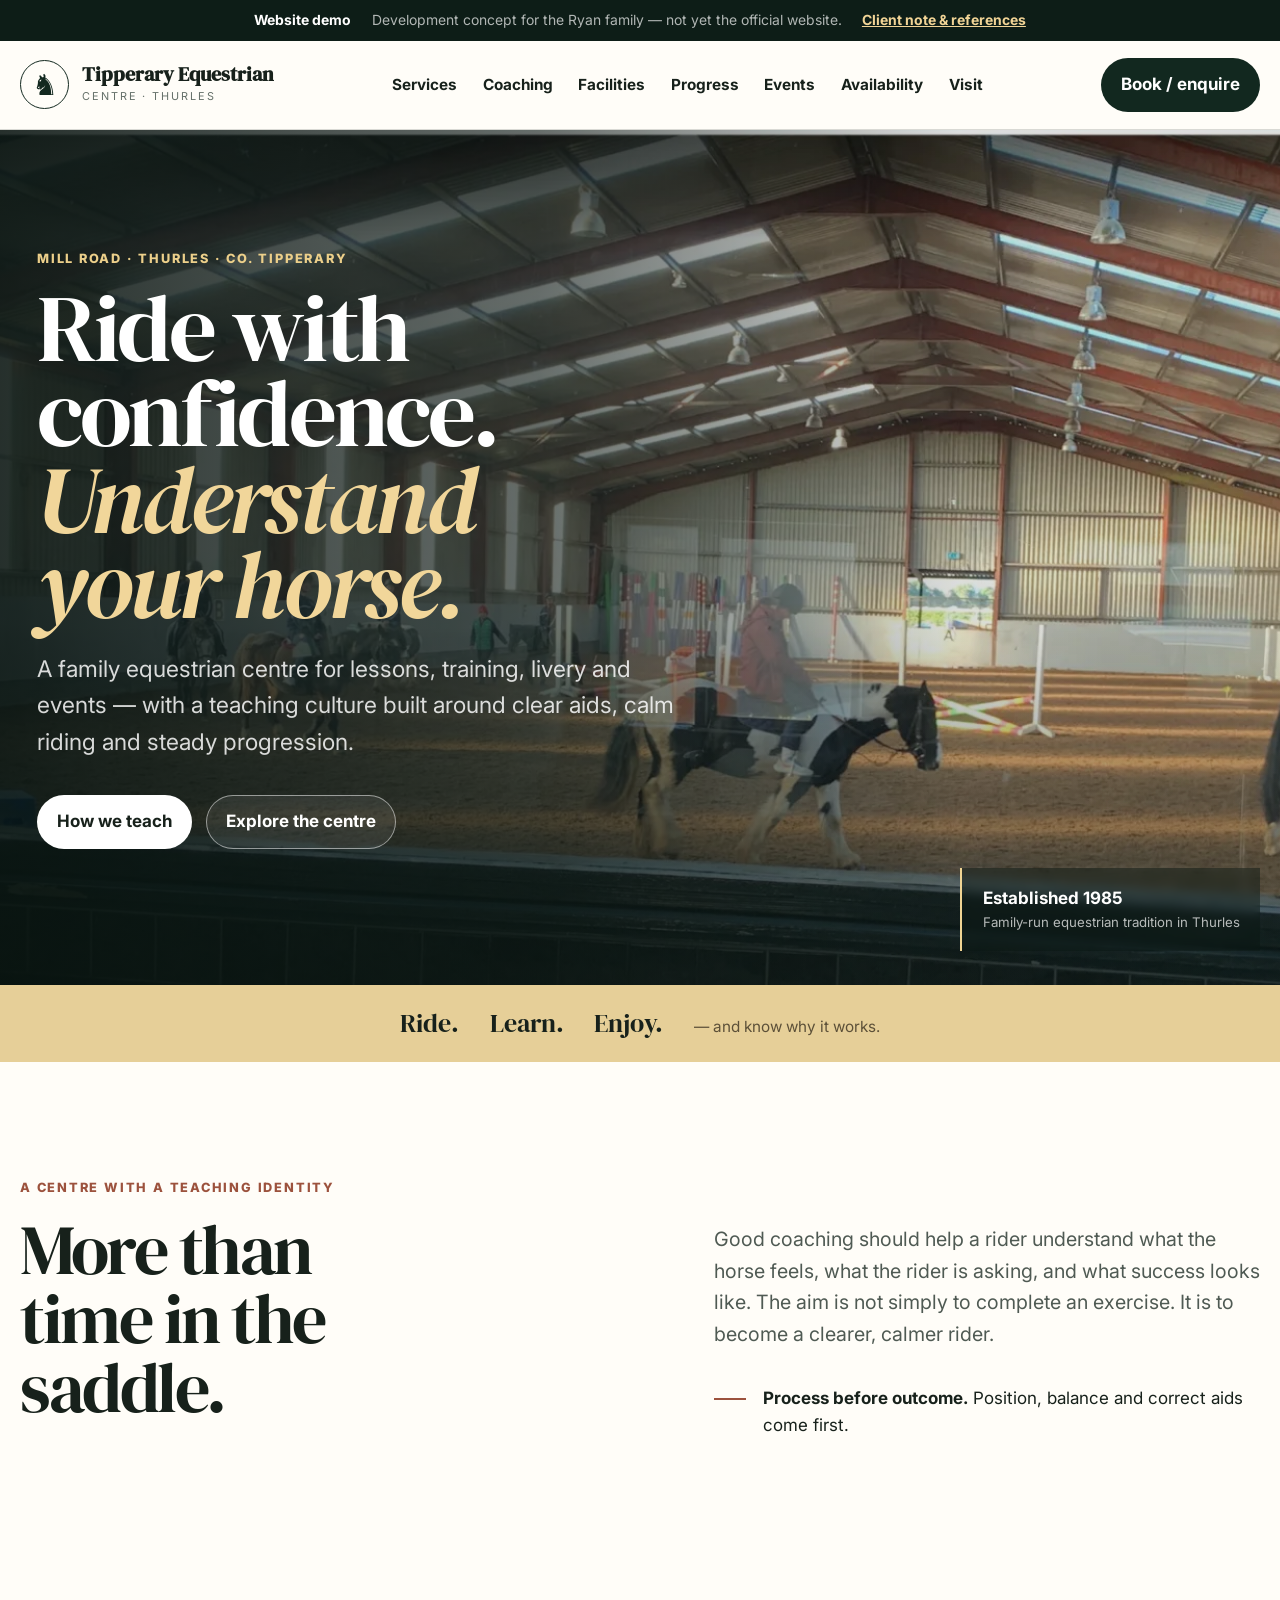
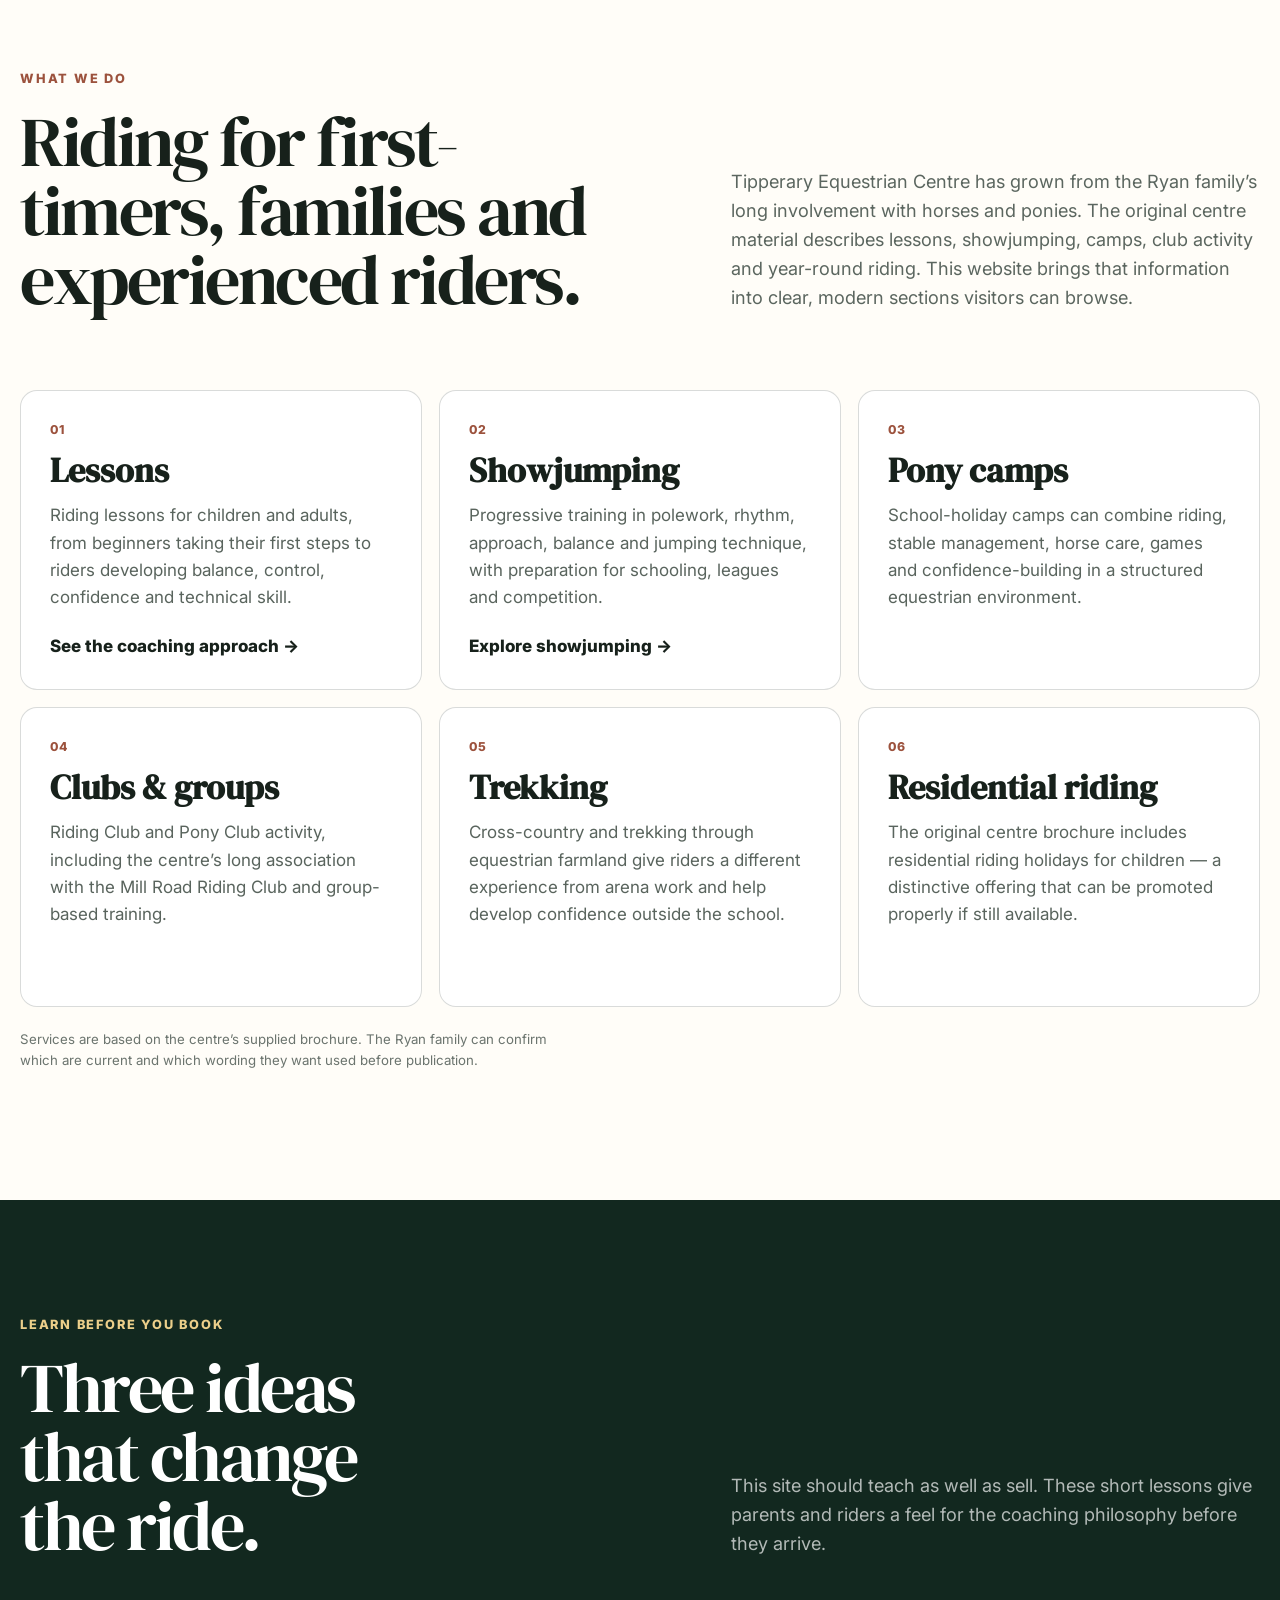
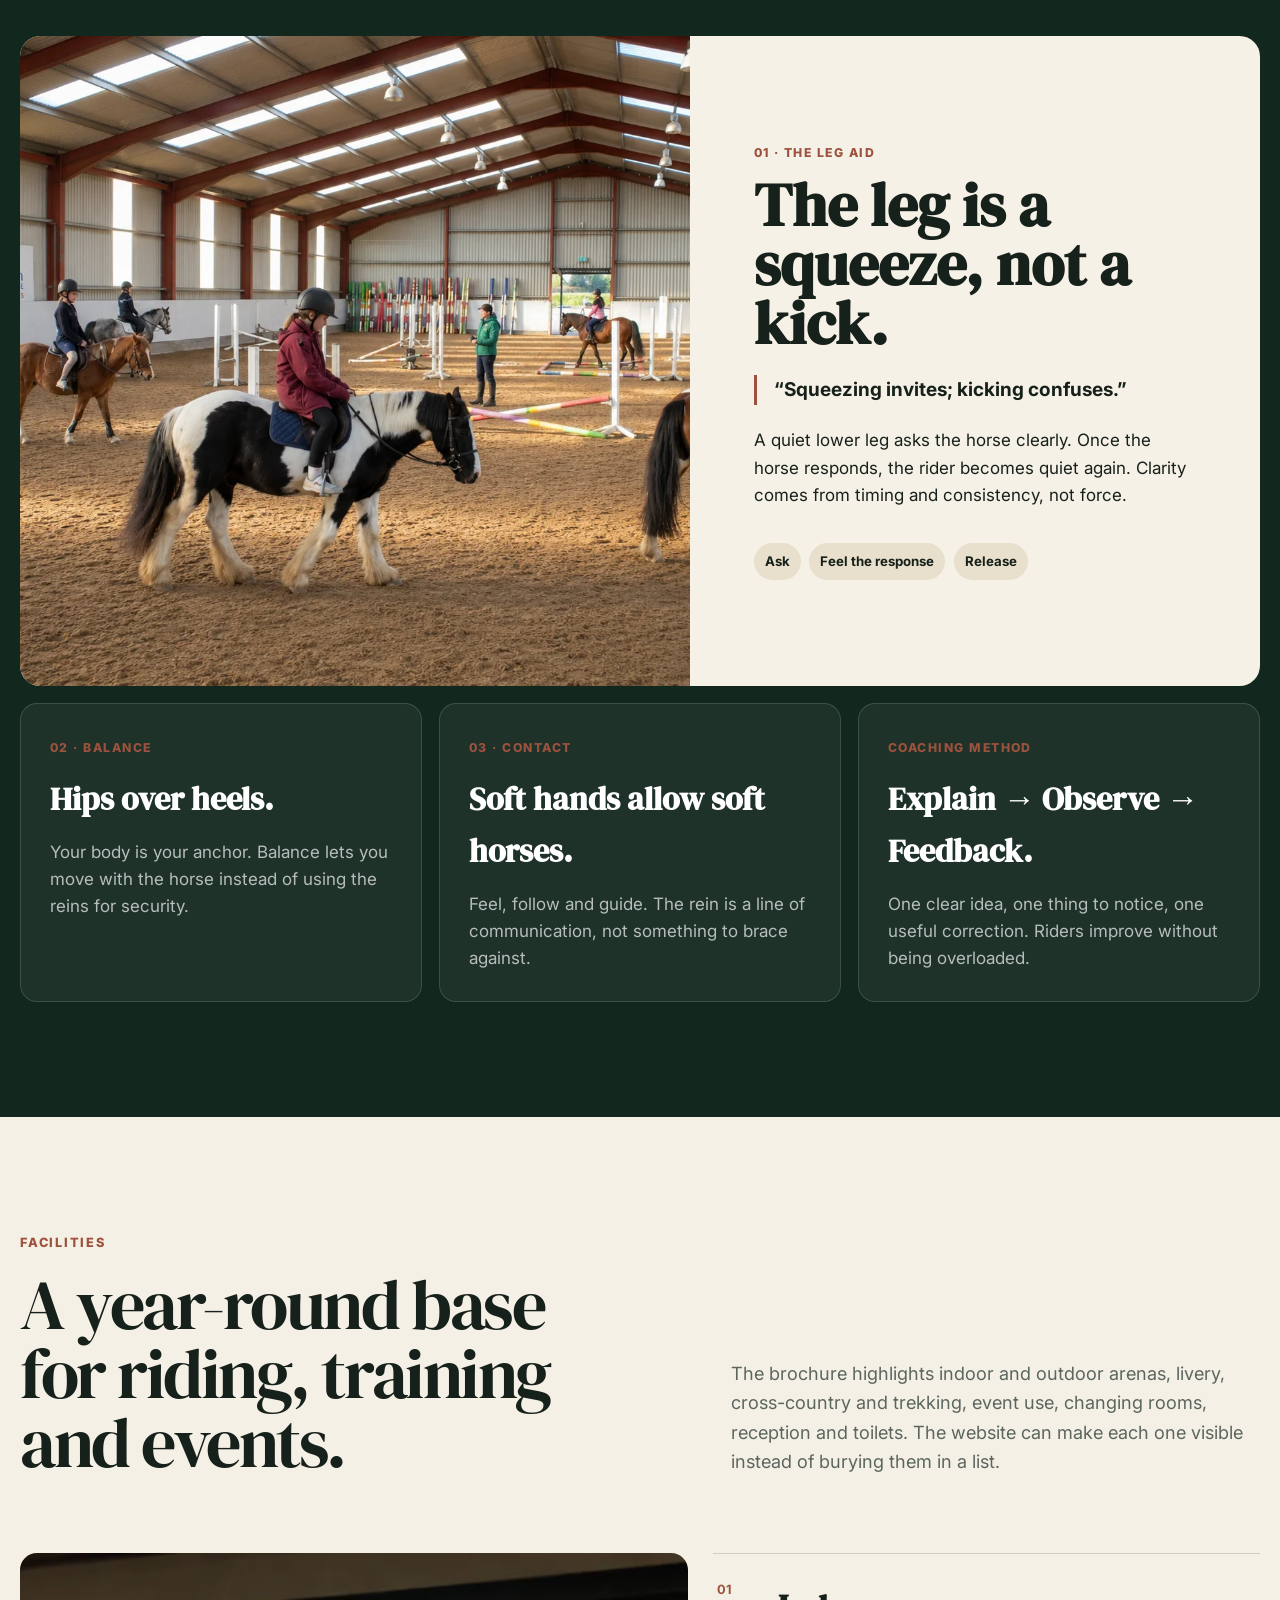
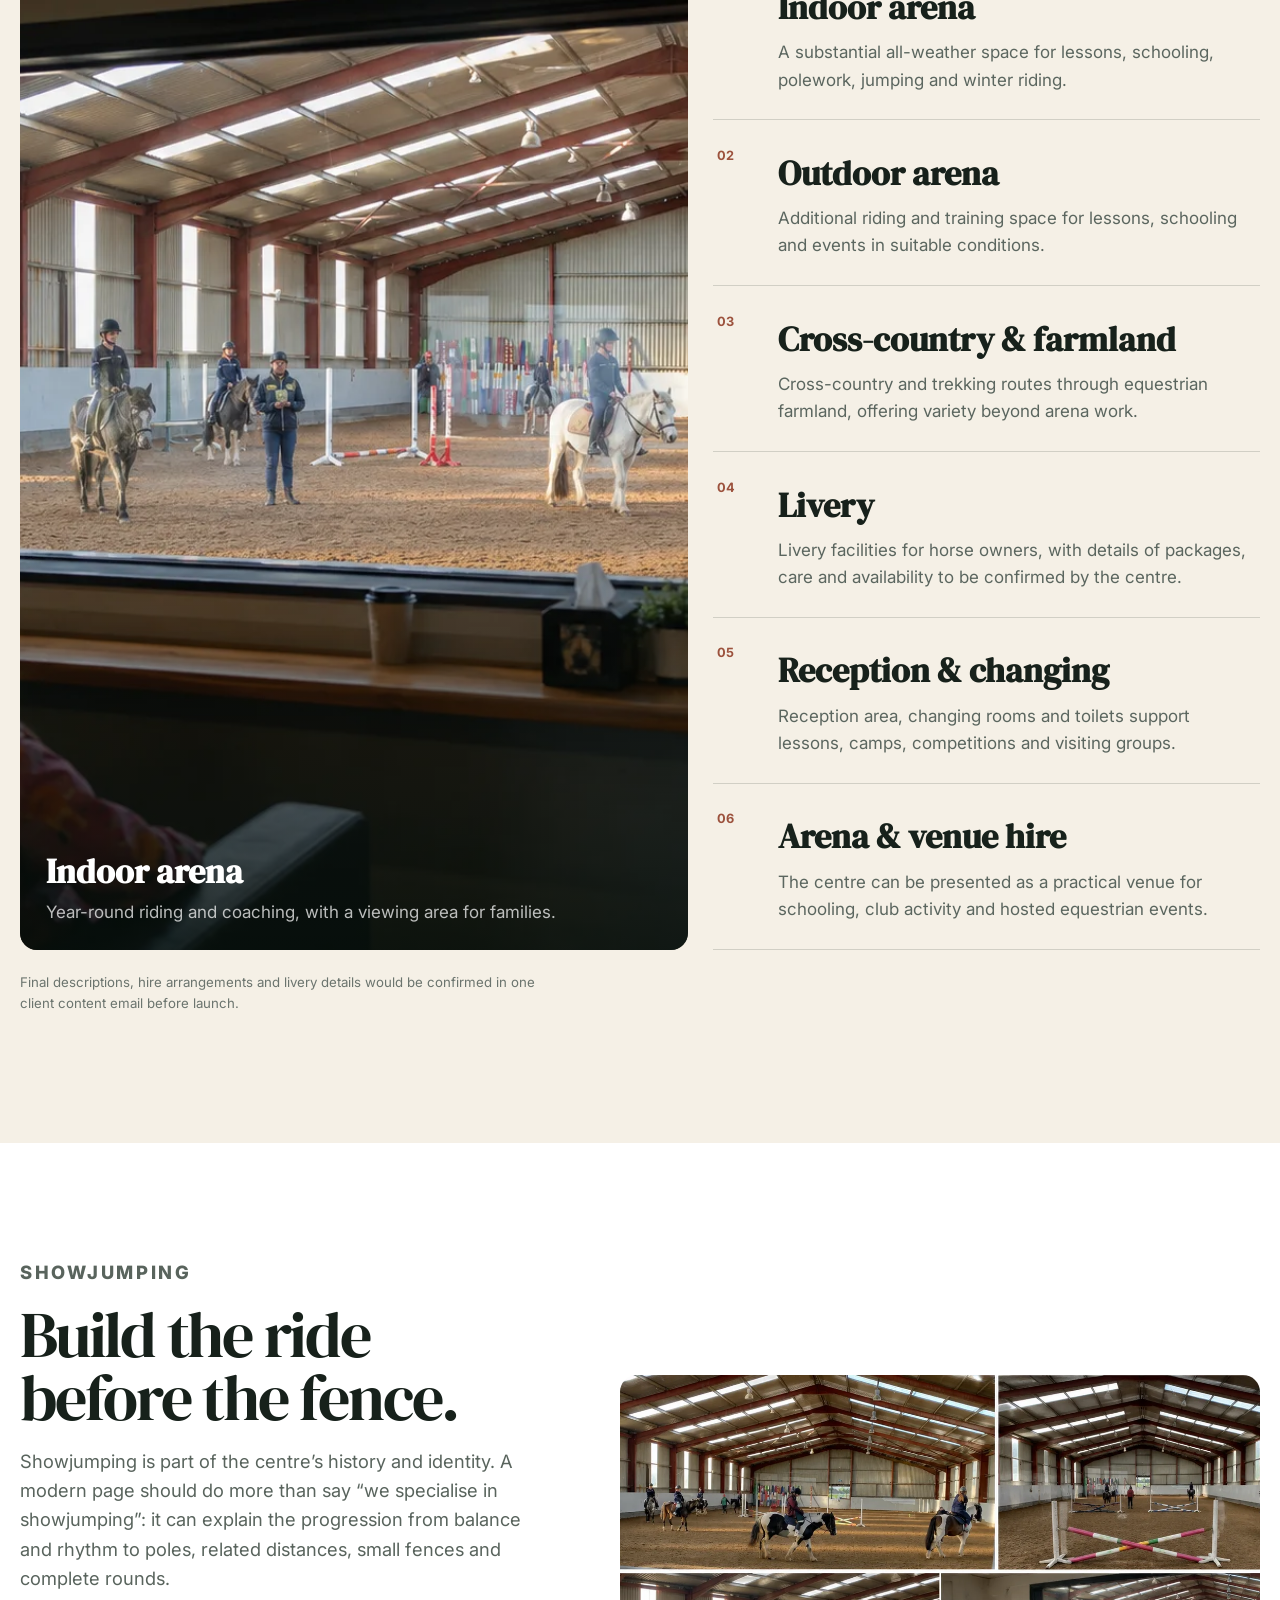
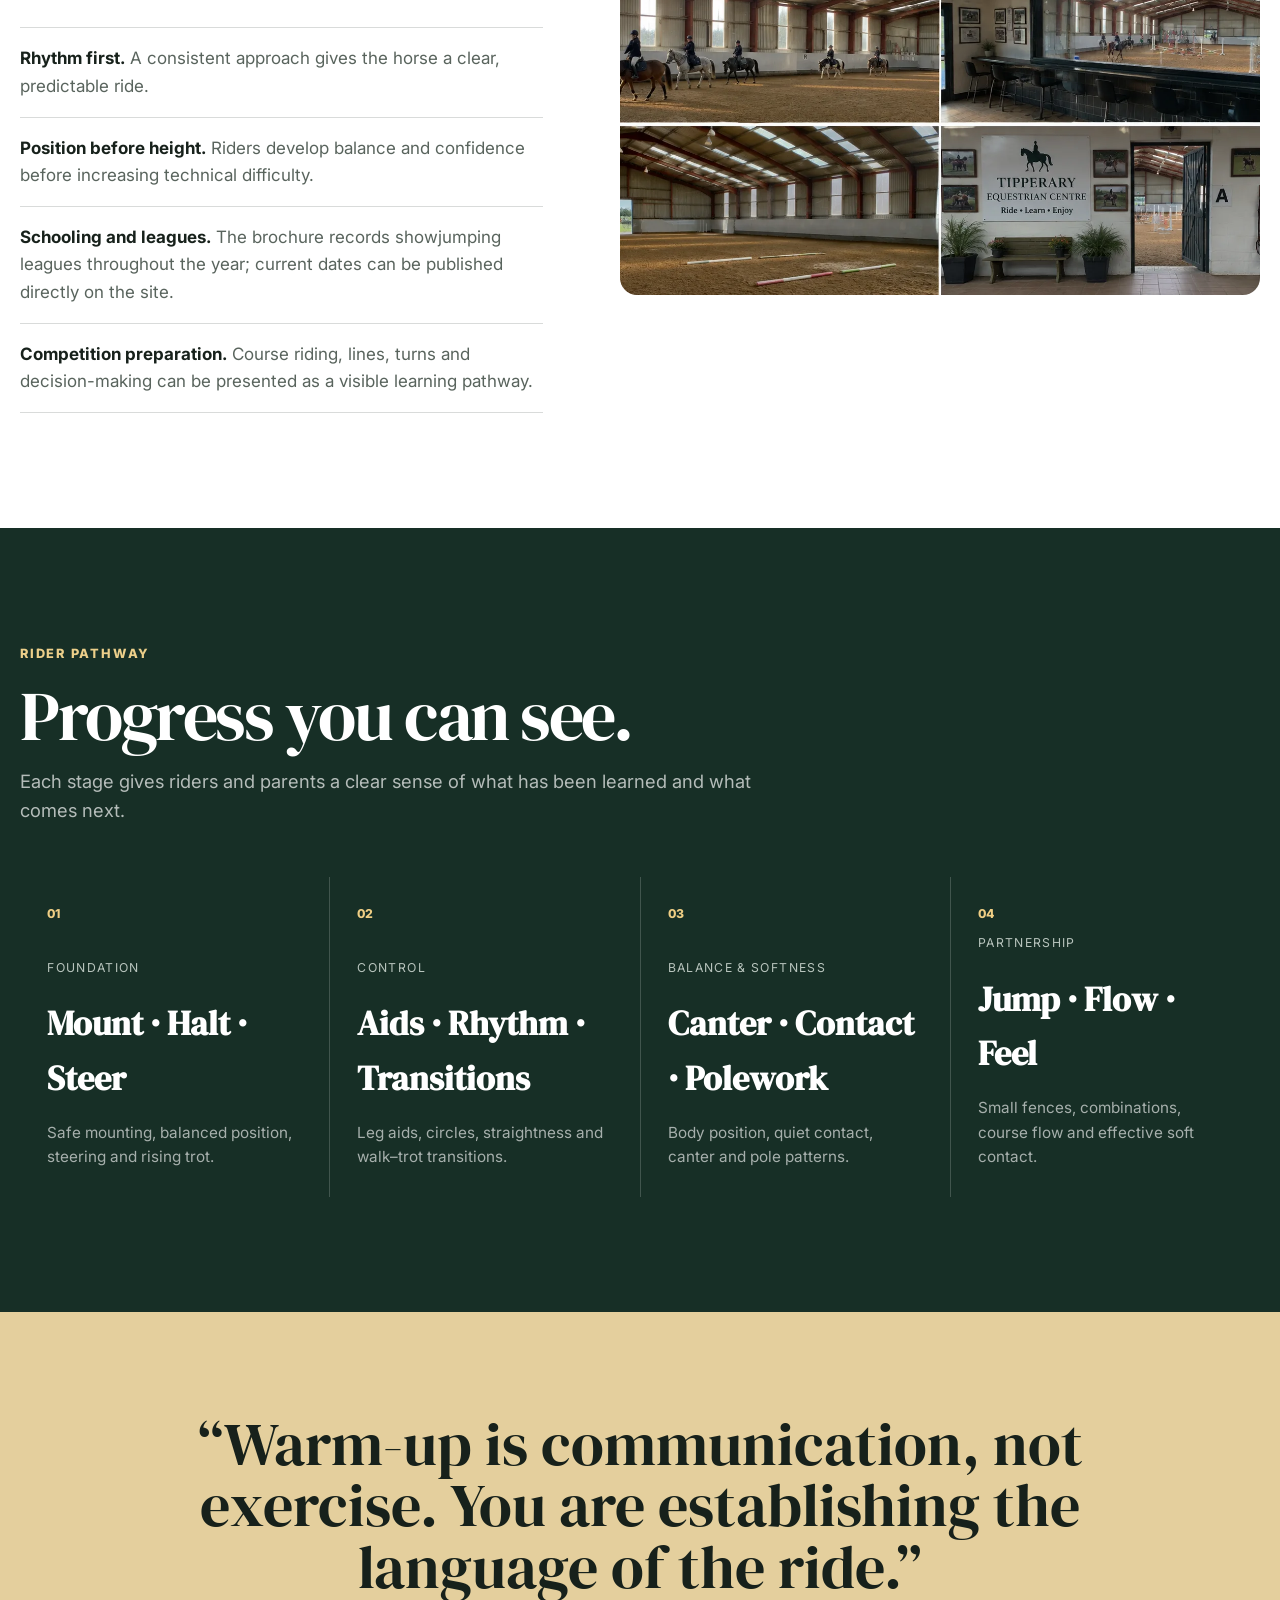
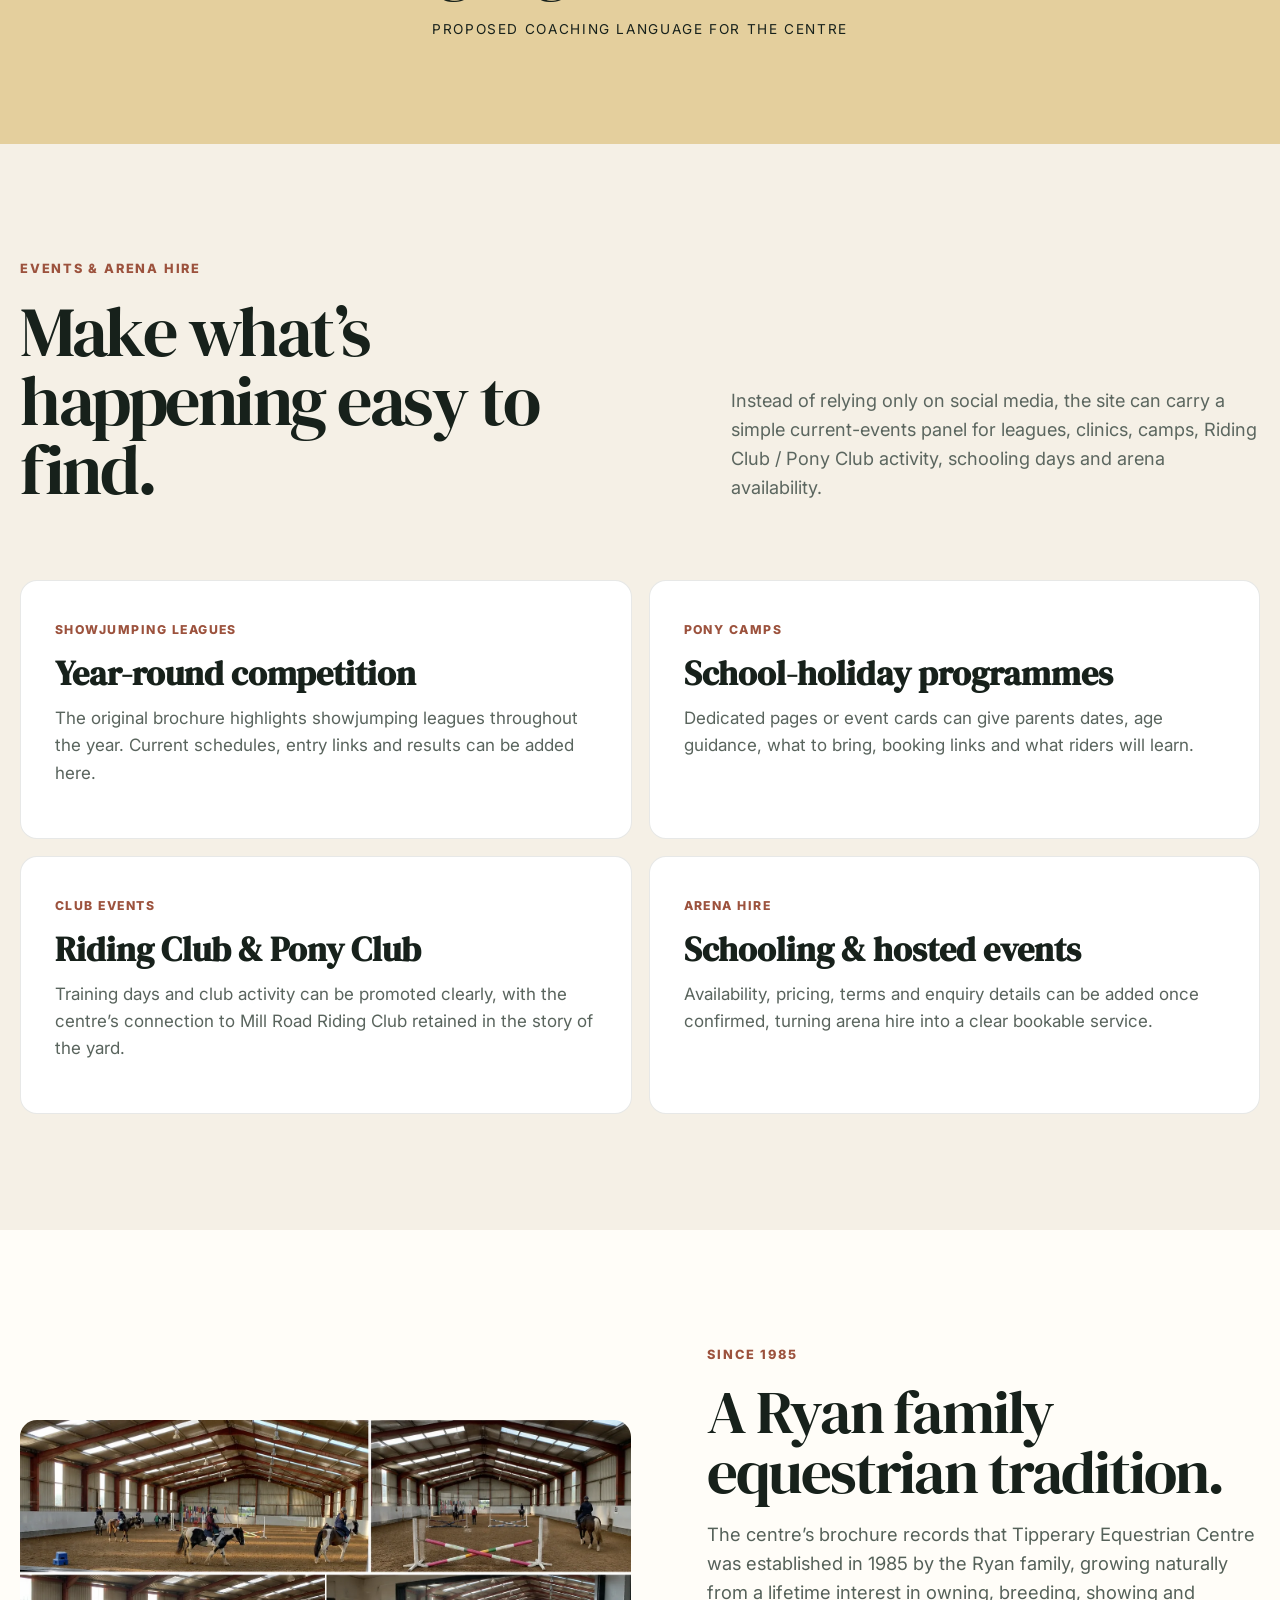
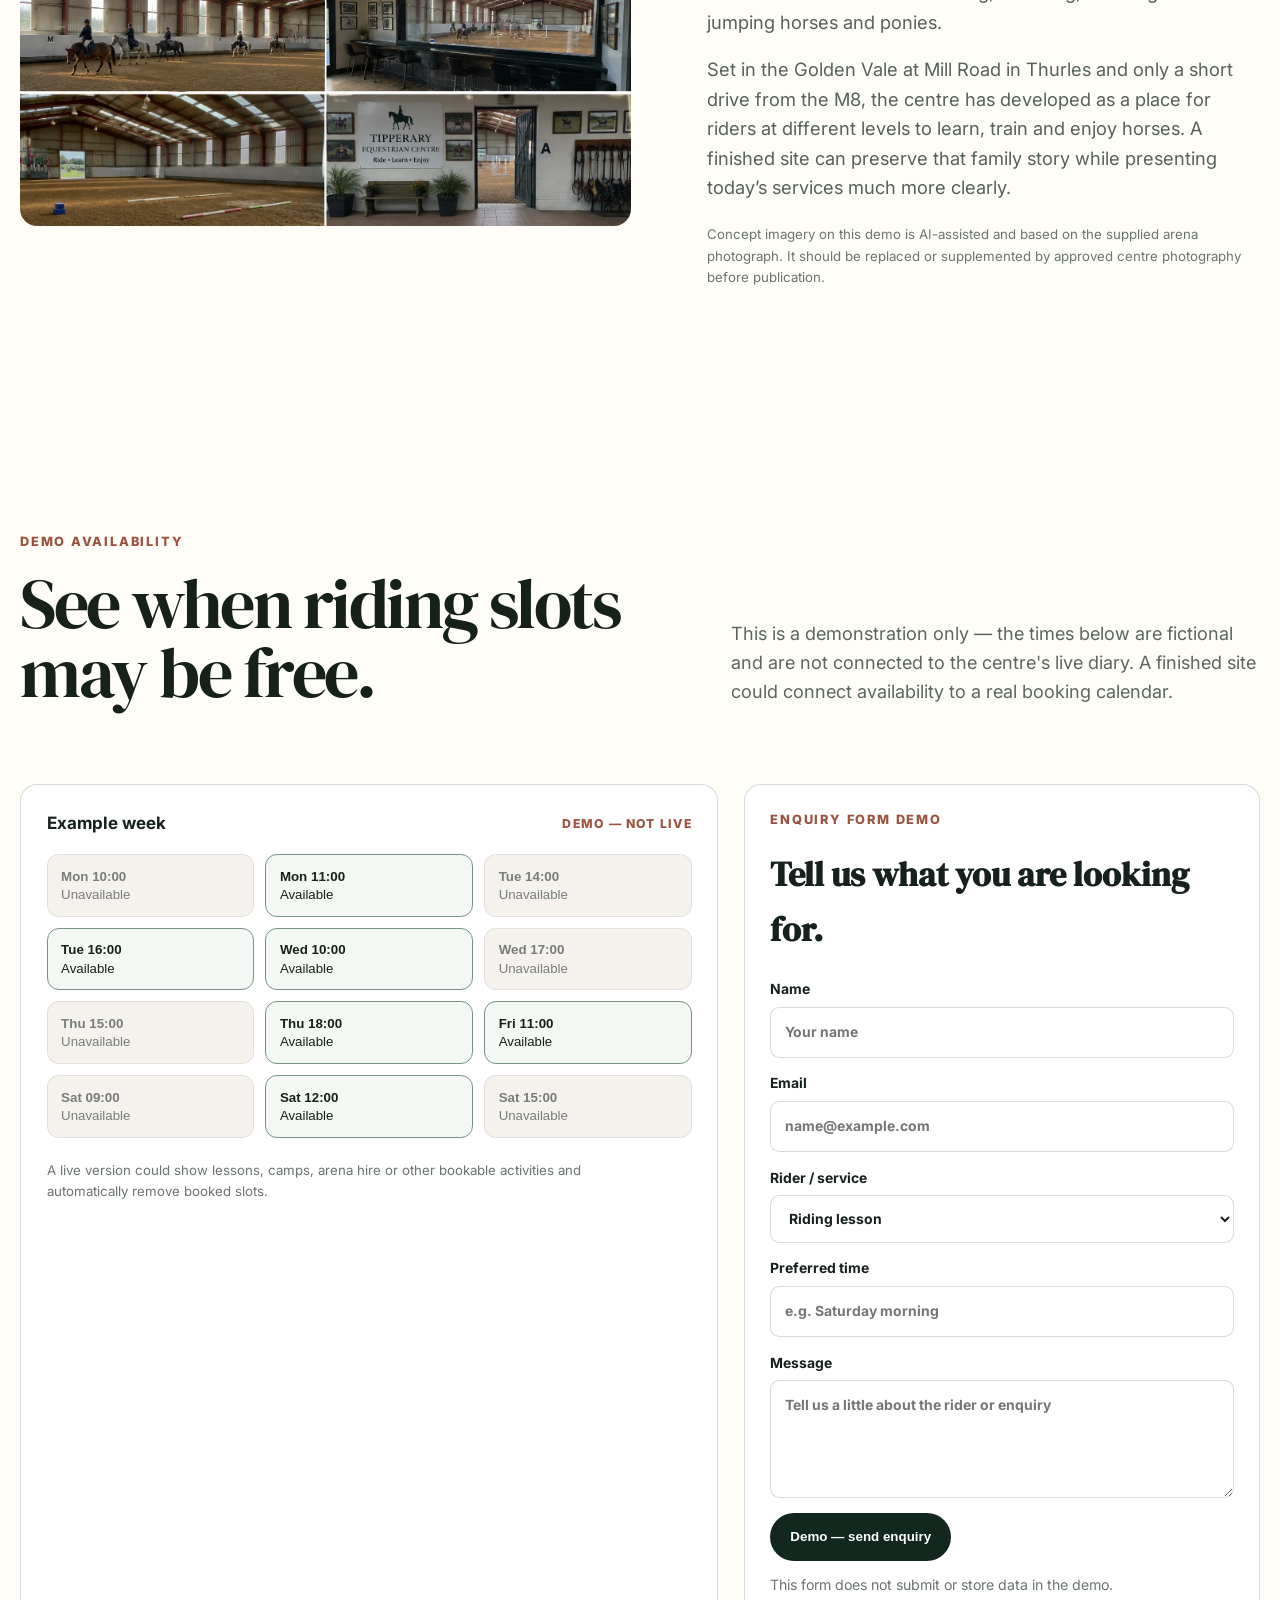
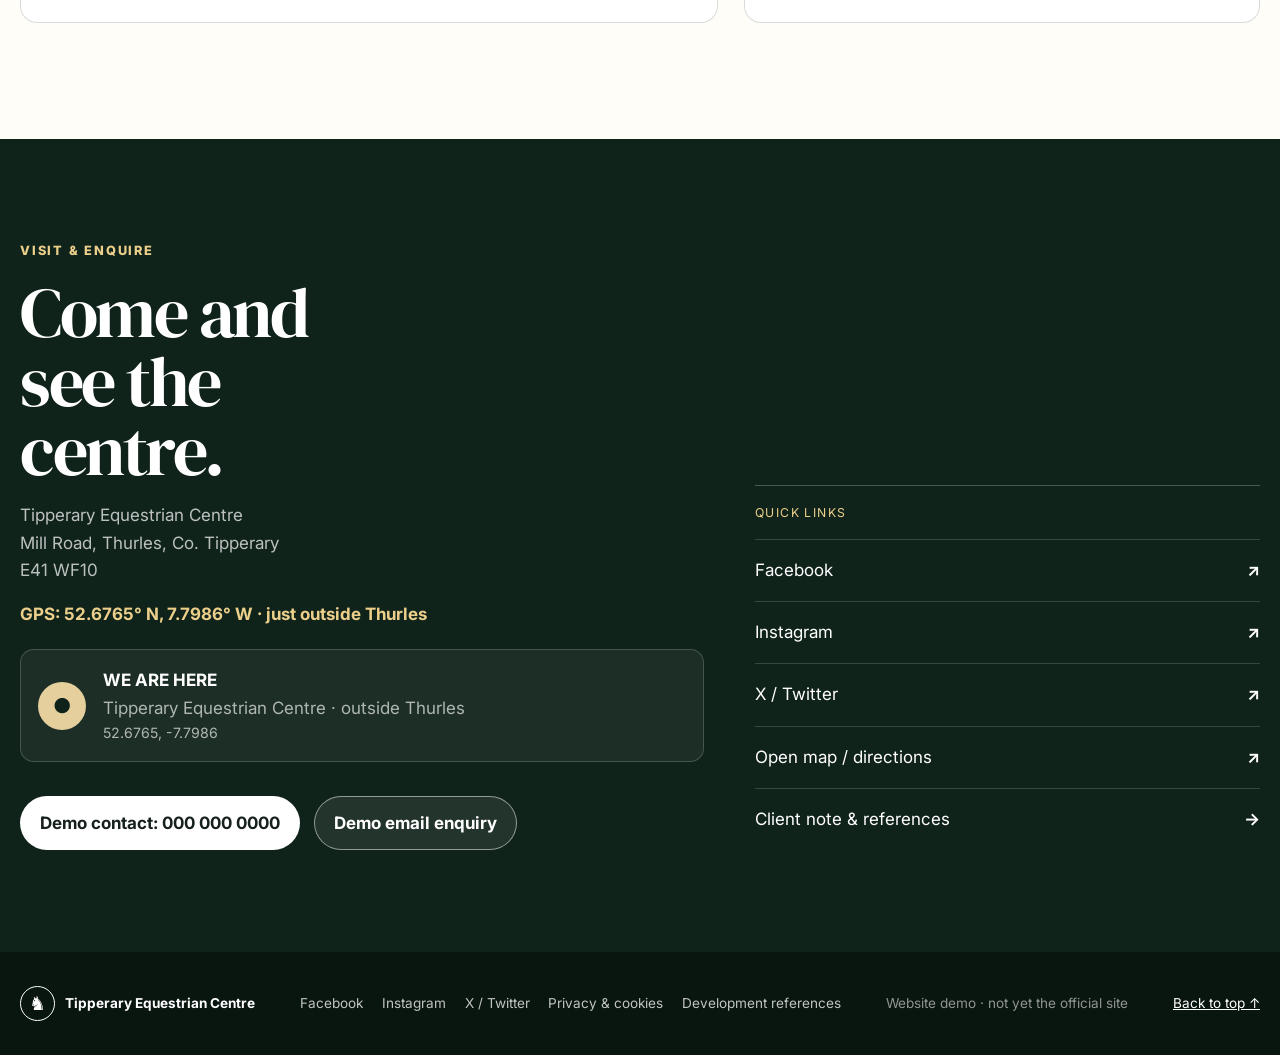
==== index.html @ 3b190f40 "Initial Tipperary Equestrian Centre website" ====
<!DOCTYPE html>

<html lang="en">
<head>
<meta charset="utf-8"/>
<meta content="width=device-width,initial-scale=1" name="viewport"/>
<meta content="Website concept for Tipperary Equestrian Centre, Thurles — lessons, facilities, rider development and horse-centred coaching." name="description"/>
<meta content="#12281f" name="theme-color"/>
<title>Tipperary Equestrian Centre — Thurles</title>
<link href="styles.css" rel="stylesheet"/>
<script defer="" src="app.js"></script>
</head>
<body>
<a class="skip" href="#main">Skip to content</a>
<div class="demo-bar"><strong>Website demo</strong><span>Development concept for the Ryan family — not yet the official website.</span><a href="proposal.html">Client note &amp; references</a></div>
<header class="site-header" id="top">
<a aria-label="Tipperary Equestrian Centre home" class="brand" href="#top">
<span aria-hidden="true" class="horse-mark">♞</span>
<span class="brand-copy"><strong>Tipperary Equestrian</strong><small>CENTRE · THURLES</small></span>
</a>
<button aria-controls="nav" aria-expanded="false" class="menu">Menu</button>
<nav aria-label="Primary navigation" id="nav">
<a href="#services">Services</a>
<a href="#learn">Coaching</a>
<a href="#centre">Facilities</a>
<a href="#pathway">Progress</a>
<a href="#events">Events</a>
<a href="#availability">Availability</a><a href="#visit">Visit</a>
</nav>
<a class="pill header-cta" href="#visit">Book / enquire</a>
</header>
<main id="main">
<section class="hero">
<img alt="Indoor arena at Tipperary Equestrian Centre with riders and ponies during a lesson" class="hero-photo" src="assets/arena-original.webp"/>
<div class="hero-overlay"></div>
<div class="hero-inner">
<p class="kicker">Mill Road · Thurles · Co. Tipperary</p>
<h1>Ride with confidence.<br/><em>Understand your horse.</em></h1>
<p class="hero-lead">A family equestrian centre for lessons, training, livery and events — with a teaching culture built around clear aids, calm riding and steady progression.</p>
<div class="actions">
<a class="pill light" href="#learn">How we teach</a>
<a class="pill glass" href="#centre">Explore the centre</a>
</div>
</div>
<div class="hero-fact"><strong>Established 1985</strong><span>Family-run equestrian tradition in Thurles</span></div>
</section>
<section class="promise" id="ride">
<p>Ride.</p><p>Learn.</p><p>Enjoy.</p><span>— and know why it works.</span>
</section>
<section class="section intro">
<div class="intro-copy">
<p class="kicker">A centre with a teaching identity</p>
<h2>More than time in the saddle.</h2>
</div>
<div class="intro-text">
<p>Good coaching should help a rider understand what the horse feels, what the rider is asking, and what success looks like. The aim is not simply to complete an exercise. It is to become a clearer, calmer rider.</p>
<div class="mini-rule"><span></span><p><strong>Process before outcome.</strong> Position, balance and correct aids come first.</p></div>
</div>
</section>
<section class="section services" id="services">
<div class="section-head">
<div><p class="kicker">What we do</p><h2>Riding for first-timers, families and experienced riders.</h2></div>
<p>Tipperary Equestrian Centre has grown from the Ryan family’s long involvement with horses and ponies. The original centre material describes lessons, showjumping, camps, club activity and year-round riding. This website brings that information into clear, modern sections visitors can browse.</p>
</div>
<div class="service-grid">
<article><span>01</span><h3>Lessons</h3><p>Riding lessons for children and adults, from beginners taking their first steps to riders developing balance, control, confidence and technical skill.</p><a href="#learn">See the coaching approach →</a></article>
<article><span>02</span><h3>Showjumping</h3><p>Progressive training in polework, rhythm, approach, balance and jumping technique, with preparation for schooling, leagues and competition.</p><a href="#showjumping">Explore showjumping →</a></article>
<article><span>03</span><h3>Pony camps</h3><p>School-holiday camps can combine riding, stable management, horse care, games and confidence-building in a structured equestrian environment.</p></article>
<article><span>04</span><h3>Clubs &amp; groups</h3><p>Riding Club and Pony Club activity, including the centre’s long association with the Mill Road Riding Club and group-based training.</p></article>
<article><span>05</span><h3>Trekking</h3><p>Cross-country and trekking through equestrian farmland give riders a different experience from arena work and help develop confidence outside the school.</p></article>
<article><span>06</span><h3>Residential riding</h3><p>The original centre brochure includes residential riding holidays for children — a distinctive offering that can be promoted properly if still available.</p></article>
</div>
<p class="content-note">Services are based on the centre’s supplied brochure. The Ryan family can confirm which are current and which wording they want used before publication.</p>
</section>
<section class="learn-section" id="learn">
<div class="section-head dark-head">
<div><p class="kicker">Learn before you book</p><h2>Three ideas that change the ride.</h2></div>
<p>This site should teach as well as sell. These short lessons give parents and riders a feel for the coaching philosophy before they arrive.</p>
</div>
<article class="teaching-feature">
<div class="teaching-image"><img alt="Riders on ponies receiving instruction in an indoor arena" src="assets/arena-lesson.webp"/></div>
<div class="teaching-copy">
<span class="lesson-no">01 · THE LEG AID</span>
<h3>The leg is a squeeze, not a kick.</h3>
<blockquote>“Squeezing invites; kicking confuses.”</blockquote>
<p>A quiet lower leg asks the horse clearly. Once the horse responds, the rider becomes quiet again. Clarity comes from timing and consistency, not force.</p>
<div class="learn-points"><span>Ask</span><span>Feel the response</span><span>Release</span></div>
</div>
</article>
<div class="lesson-grid">
<article><span>02 · BALANCE</span><h3>Hips over heels.</h3><p>Your body is your anchor. Balance lets you move with the horse instead of using the reins for security.</p></article>
<article><span>03 · CONTACT</span><h3>Soft hands allow soft horses.</h3><p>Feel, follow and guide. The rein is a line of communication, not something to brace against.</p></article>
<article><span>COACHING METHOD</span><h3>Explain → Observe → Feedback.</h3><p>One clear idea, one thing to notice, one useful correction. Riders improve without being overloaded.</p></article>
</div>
</section>
<section class="section centre" id="centre">
<div class="section-head">
<div><p class="kicker">Facilities</p><h2>A year-round base for riding, training and events.</h2></div>
<p>The brochure highlights indoor and outdoor arenas, livery, cross-country and trekking, event use, changing rooms, reception and toilets. The website can make each one visible instead of burying them in a list.</p>
</div>
<div class="centre-grid">
<figure class="big-photo"><img alt="View from a warm viewing area into the indoor arena" src="assets/viewing-gallery.webp"/><figcaption><strong>Indoor arena</strong><span>Year-round riding and coaching, with a viewing area for families.</span></figcaption></figure>
<div class="facility-list">
<article><b>01</b><div><h3>Indoor arena</h3><p>A substantial all-weather space for lessons, schooling, polework, jumping and winter riding.</p></div></article>
<article><b>02</b><div><h3>Outdoor arena</h3><p>Additional riding and training space for lessons, schooling and events in suitable conditions.</p></div></article>
<article><b>03</b><div><h3>Cross-country &amp; farmland</h3><p>Cross-country and trekking routes through equestrian farmland, offering variety beyond arena work.</p></div></article>
<article><b>04</b><div><h3>Livery</h3><p>Livery facilities for horse owners, with details of packages, care and availability to be confirmed by the centre.</p></div></article>
<article><b>05</b><div><h3>Reception &amp; changing</h3><p>Reception area, changing rooms and toilets support lessons, camps, competitions and visiting groups.</p></div></article>
<article><b>06</b><div><h3>Arena &amp; venue hire</h3><p>The centre can be presented as a practical venue for schooling, club activity and hosted equestrian events.</p></div></article>
</div>
</div>
<p class="content-note">Final descriptions, hire arrangements and livery details would be confirmed in one client content email before launch.</p>
</section>
<section class="section showjumping" id="showjumping">
<div class="showjumping-grid">
<div class="showjumping-copy">
<p class="kicker">Showjumping</p>
<h2>Build the ride before the fence.</h2>
<p>Showjumping is part of the centre’s history and identity. A modern page should do more than say “we specialise in showjumping”: it can explain the progression from balance and rhythm to poles, related distances, small fences and complete rounds.</p>
<ul class="feature-list">
<li><strong>Rhythm first.</strong> A consistent approach gives the horse a clear, predictable ride.</li>
<li><strong>Position before height.</strong> Riders develop balance and confidence before increasing technical difficulty.</li>
<li><strong>Schooling and leagues.</strong> The brochure records showjumping leagues throughout the year; current dates can be published directly on the site.</li>
<li><strong>Competition preparation.</strong> Course riding, lines, turns and decision-making can be presented as a visible learning pathway.</li>
</ul>
</div>
<div class="showjumping-image"><img alt="Concept views of indoor equestrian training and showjumping facilities" src="assets/arena-collage.webp"/></div>
</div>
</section>
<section class="pathway" id="pathway">
<div class="pathway-intro"><p class="kicker">Rider pathway</p><h2>Progress you can see.</h2><p>Each stage gives riders and parents a clear sense of what has been learned and what comes next.</p></div>
<div class="levels">
<article><span>01</span><p>Foundation</p><h3>Mount · Halt · Steer</h3><small>Safe mounting, balanced position, steering and rising trot.</small></article>
<article><span>02</span><p>Control</p><h3>Aids · Rhythm · Transitions</h3><small>Leg aids, circles, straightness and walk–trot transitions.</small></article>
<article><span>03</span><p>Balance &amp; softness</p><h3>Canter · Contact · Polework</h3><small>Body position, quiet contact, canter and pole patterns.</small></article>
<article><span>04</span><p>Partnership</p><h3>Jump · Flow · Feel</h3><small>Small fences, combinations, course flow and effective soft contact.</small></article>
</div>
</section>
<section class="quote-section">
<div class="quote-inner"><p>“Warm-up is communication, not exercise. You are establishing the language of the ride.”</p><span>Proposed coaching language for the centre</span></div>
</section>
<section class="section events" id="events">
<div class="section-head">
<div><p class="kicker">Events &amp; arena hire</p><h2>Make what’s happening easy to find.</h2></div>
<p>Instead of relying only on social media, the site can carry a simple current-events panel for leagues, clinics, camps, Riding Club / Pony Club activity, schooling days and arena availability.</p>
</div>
<div class="event-grid">
<article><span>Showjumping leagues</span><h3>Year-round competition</h3><p>The original brochure highlights showjumping leagues throughout the year. Current schedules, entry links and results can be added here.</p></article>
<article><span>Pony camps</span><h3>School-holiday programmes</h3><p>Dedicated pages or event cards can give parents dates, age guidance, what to bring, booking links and what riders will learn.</p></article>
<article><span>Club events</span><h3>Riding Club &amp; Pony Club</h3><p>Training days and club activity can be promoted clearly, with the centre’s connection to Mill Road Riding Club retained in the story of the yard.</p></article>
<article><span>Arena hire</span><h3>Schooling &amp; hosted events</h3><p>Availability, pricing, terms and enquiry details can be added once confirmed, turning arena hire into a clear bookable service.</p></article>
</div>
</section>
<section class="section heritage">
<div class="heritage-image"><img alt="Concept image collection showing different views of the equestrian centre" src="assets/arena-collage.webp"/></div>
<div class="heritage-copy"><p class="kicker">Since 1985</p><h2>A Ryan family equestrian tradition.</h2><p>The centre’s brochure records that Tipperary Equestrian Centre was established in 1985 by the Ryan family, growing naturally from a lifetime interest in owning, breeding, showing and jumping horses and ponies.</p><p>Set in the Golden Vale at Mill Road in Thurles and only a short drive from the M8, the centre has developed as a place for riders at different levels to learn, train and enjoy horses. A finished site can preserve that family story while presenting today’s services much more clearly.</p><p class="smallprint">Concept imagery on this demo is AI-assisted and based on the supplied arena photograph. It should be replaced or supplemented by approved centre photography before publication.</p></div>
</section>
<section class="section availability" id="availability">
<div class="section-head">
<div><p class="kicker">Demo availability</p><h2>See when riding slots may be free.</h2></div>
<p>This is a demonstration only — the times below are fictional and are not connected to the centre's live diary. A finished site could connect availability to a real booking calendar.</p>
</div>
<div class="availability-grid">
<div aria-label="Example weekly availability" class="calendar-demo">
<div class="calendar-head"><strong>Example week</strong><span>DEMO — NOT LIVE</span></div>
<div class="slot-grid">
<button class="slot unavailable" disabled="" type="button"><b>Mon 10:00</b><span>Unavailable</span></button>
<button class="slot available" type="button"><b>Mon 11:00</b><span>Available</span></button>
<button class="slot unavailable" disabled="" type="button"><b>Tue 14:00</b><span>Unavailable</span></button>
<button class="slot available" type="button"><b>Tue 16:00</b><span>Available</span></button>
<button class="slot available" type="button"><b>Wed 10:00</b><span>Available</span></button>
<button class="slot unavailable" disabled="" type="button"><b>Wed 17:00</b><span>Unavailable</span></button>
<button class="slot unavailable" disabled="" type="button"><b>Thu 15:00</b><span>Unavailable</span></button>
<button class="slot available" type="button"><b>Thu 18:00</b><span>Available</span></button>
<button class="slot available" type="button"><b>Fri 11:00</b><span>Available</span></button>
<button class="slot unavailable" disabled="" type="button"><b>Sat 09:00</b><span>Unavailable</span></button>
<button class="slot available" type="button"><b>Sat 12:00</b><span>Available</span></button>
<button class="slot unavailable" disabled="" type="button"><b>Sat 15:00</b><span>Unavailable</span></button>
</div>
<p class="content-note">A live version could show lessons, camps, arena hire or other bookable activities and automatically remove booked slots.</p>
</div>
<form action="#" class="enquiry-demo" method="get">
<p class="kicker">Enquiry form demo</p>
<h3>Tell us what you are looking for.</h3>
<label>Name<input name="name" placeholder="Your name" type="text"/></label>
<label>Email<input name="email" placeholder="name@example.com" type="email"/></label>
<label>Rider / service<select name="service"><option>Riding lesson</option><option>Showjumping</option><option>Pony camp</option><option>Livery</option><option>Arena hire</option><option>Other enquiry</option></select></label>
<label>Preferred time<input name="time" placeholder="e.g. Saturday morning" type="text"/></label>
<label>Message<textarea name="message" placeholder="Tell us a little about the rider or enquiry" rows="4"></textarea></label>
<button class="pill" type="button">Demo — send enquiry</button>
<small>This form does not submit or store data in the demo.</small>
</form>
</div>
</section><section class="visit" id="visit">
<div class="visit-main">
<p class="kicker">Visit &amp; enquire</p>
<h2>Come and see the centre.</h2>
<p>Tipperary Equestrian Centre<br/>Mill Road, Thurles, Co. Tipperary<br/>E41 WF10</p><p class="gps-note">GPS: 52.6765° N, 7.7986° W · just outside Thurles</p><div class="map-demo"><div class="map-pin">●</div><div><strong>WE ARE HERE</strong><span>Tipperary Equestrian Centre · outside Thurles</span><small>52.6765, -7.7986</small></div></div>
<div class="contact-actions">
<a class="pill light" href="#">Demo contact: 000 000 0000</a>
<a class="pill glass" href="#">Demo email enquiry</a>
</div>
</div>
<aside class="visit-card"><span>Quick links</span><a href="#">Facebook <b>↗</b></a><a href="#">Instagram <b>↗</b></a><a href="#">X / Twitter <b>↗</b></a><a href="https://www.google.com/maps?q=52.6765,-7.7986" rel="noopener" target="_blank">Open map / directions <b>↗</b></a><a href="proposal.html">Client note &amp; references <b>→</b></a></aside>
</section>
</main>
<footer><div class="footer-brand"><span class="horse-mark">♞</span><strong>Tipperary Equestrian Centre</strong></div><div class="footer-links"><a href="#">Facebook</a><a href="#">Instagram</a><a href="#">X / Twitter</a><a href="privacy.html">Privacy &amp; cookies</a><a href="proposal.html">Development references</a></div><p>Website demo · not yet the official site</p><a href="#top">Back to top ↑</a></footer>
</body>
</html>
---- styles.css ----
@import url('https://fonts.googleapis.com/css2?family=DM+Serif+Display:ital@0;1&family=Inter:wght@400;500;600;700&display=swap');
:root{--ink:#17211b;--forest:#12281f;--forest2:#1b392d;--cream:#f4efe4;--paper:#fffdf8;--sand:#d7c39d;--rust:#9c523d;--blue:#455c8f;--line:rgba(23,33,27,.16);--max:1240px;font-family:Inter,Arial,sans-serif;color:var(--ink);background:var(--paper);font-size:17px;line-height:1.6;scroll-behavior:smooth}
*{box-sizing:border-box}body{margin:0;overflow-x:hidden}img{display:block;max-width:100%}a{color:inherit}p{max-width:68ch}h1,h2,h3,p{margin-top:0}h1,h2{font-family:'DM Serif Display',Georgia,serif;font-weight:400;letter-spacing:-.035em}h2{font-size:clamp(2.8rem,5.5vw,5.7rem);line-height:.98;margin-bottom:1rem}.skip{position:absolute;left:-9999px}.skip:focus{left:1rem;top:1rem;z-index:100;background:#fff;padding:.8rem 1rem}.demo-bar{display:flex;justify-content:center;align-items:center;gap:.75rem 1.2rem;flex-wrap:wrap;padding:.55rem 1rem;background:#0d1d17;color:#fff;font-size:.82rem}.demo-bar span{color:rgba(255,255,255,.68)}.demo-bar a{font-weight:700;color:#f1d496}.site-header,.proposal-header{min-height:88px;display:grid;grid-template-columns:auto 1fr auto;align-items:center;gap:2rem;padding:1rem max(1rem,calc((100vw - var(--max))/2));background:rgba(255,253,248,.96);border-bottom:1px solid var(--line);position:sticky;top:0;z-index:20;backdrop-filter:blur(12px)}.brand{display:flex;align-items:center;gap:.75rem;text-decoration:none}.horse-mark{width:49px;height:49px;display:grid;place-items:center;border:1.5px solid var(--forest);border-radius:50%;font-size:1.7rem;color:var(--forest)}.brand-copy{display:flex;flex-direction:column}.brand-copy strong{font-family:'DM Serif Display',Georgia,serif;font-size:1.18rem;line-height:1.05}.brand-copy small{font-size:.64rem;letter-spacing:.18em;margin-top:.18rem;color:#657069}.site-header nav{display:flex;justify-content:center;gap:clamp(.7rem,2vw,1.6rem)}.site-header nav a{text-decoration:none;font-weight:700;font-size:.9rem}.site-header nav a:hover{text-decoration:underline;text-underline-offset:.35rem}.pill{min-height:48px;display:inline-flex;align-items:center;justify-content:center;padding:.72rem 1.12rem;border-radius:999px;background:var(--forest);color:#fff;font-weight:700;text-decoration:none;border:1.5px solid transparent}.pill.light{background:#fff;color:var(--ink)}.pill.glass{background:rgba(255,255,255,.08);border-color:rgba(255,255,255,.5)}.outline-dark{background:transparent;color:var(--ink);border-color:var(--ink)}.menu{display:none;border:1px solid var(--ink);border-radius:999px;background:#fff;padding:.65rem 1rem;font:inherit}.hero{min-height:780px;position:relative;display:flex;align-items:flex-end;color:#fff;background:var(--forest);overflow:hidden}.hero-photo,.hero-overlay{position:absolute;inset:0;width:100%;height:100%}.hero-photo{object-fit:cover;object-position:center}.hero-overlay{background:linear-gradient(90deg,rgba(8,19,15,.88) 0%,rgba(8,19,15,.62) 42%,rgba(8,19,15,.14) 75%),linear-gradient(0deg,rgba(8,19,15,.55),transparent 42%)}.hero-inner{position:relative;z-index:2;width:min(var(--max),100%);margin:0 auto;padding:7rem 1rem 8rem}.kicker{margin:0 0 1rem;color:var(--rust);font-size:.75rem;font-weight:800;letter-spacing:.14em;text-transform:uppercase}.hero .kicker,.dark-head .kicker,.pathway .kicker,.visit .kicker{color:#eccf8a}.hero h1{max-width:13ch;font-size:clamp(4.1rem,7.4vw,7.8rem);line-height:.9;margin:0 0 1.4rem}.hero h1 em{font-weight:400;color:#f1d69a}.hero-lead{max-width:47ch;color:rgba(255,255,255,.83);font-size:clamp(1.08rem,1.8vw,1.35rem)}.actions,.contact-actions{display:flex;gap:.8rem;flex-wrap:wrap;margin-top:2rem}.hero-fact{position:absolute;right:max(1rem,calc((100vw - var(--max))/2));bottom:2rem;z-index:3;display:flex;flex-direction:column;padding:1rem 1.2rem;border-left:2px solid #f0d493;background:rgba(10,24,18,.45);backdrop-filter:blur(5px)}.hero-fact span{font-size:.78rem;color:rgba(255,255,255,.7)}.promise{display:flex;align-items:baseline;justify-content:center;gap:1rem 1.8rem;flex-wrap:wrap;padding:1.05rem;background:#e6cf98}.promise p{font-family:'DM Serif Display',Georgia,serif;font-size:1.55rem;margin:0}.promise span{font-size:.9rem;color:#5c5038}.section{padding:clamp(5.5rem,9vw,9rem) max(1rem,calc((100vw - var(--max))/2))}.intro{display:grid;grid-template-columns:1.05fr .95fr;gap:clamp(2rem,7vw,8rem);align-items:end;background:var(--paper)}.intro h2{max-width:10ch}.intro-text>p{font-size:1.16rem;color:#4f5a53}.mini-rule{display:grid;grid-template-columns:32px 1fr;gap:1rem;margin-top:2rem}.mini-rule span{height:2px;background:var(--rust);margin-top:.8rem}.mini-rule p{margin:0}.learn-section{padding:clamp(5.5rem,9vw,9rem) max(1rem,calc((100vw - var(--max))/2));background:var(--forest);color:#fff}.section-head{display:grid;grid-template-columns:1.08fr .92fr;gap:clamp(2rem,7vw,7rem);align-items:end;margin-bottom:3.5rem}.section-head p:last-child{color:#5b665f;font-size:1.07rem}.dark-head p:last-child{color:rgba(255,255,255,.68)}.dark-head h2{max-width:11ch}.teaching-feature{display:grid;grid-template-columns:1.08fr .92fr;min-height:650px;border-radius:1.2rem;overflow:hidden;background:#f6f1e6;color:var(--ink)}.teaching-image img{width:100%;height:100%;object-fit:cover}.teaching-copy{padding:clamp(2rem,5vw,5rem);display:flex;flex-direction:column;justify-content:center}.lesson-no,.lesson-grid article>span{font-size:.72rem;font-weight:800;letter-spacing:.12em;color:var(--rust)}.teaching-copy h3{font-family:'DM Serif Display',Georgia,serif;font-size:clamp(2.7rem,4.7vw,5rem);line-height:.98;margin:.8rem 0 1.3rem}.teaching-copy blockquote{margin:0 0 1.3rem;padding-left:1rem;border-left:3px solid var(--rust);font-size:1.12rem;font-weight:700}.learn-points{display:flex;flex-wrap:wrap;gap:.5rem;margin-top:1rem}.learn-points span{padding:.45rem .65rem;border-radius:999px;background:#e8dfcc;font-size:.78rem;font-weight:700}.lesson-grid{display:grid;grid-template-columns:repeat(3,1fr);gap:1rem;margin-top:1rem}.lesson-grid article{padding:1.7rem;border:1px solid rgba(255,255,255,.14);border-radius:1rem;background:rgba(255,255,255,.05)}.lesson-grid h3{font-family:'DM Serif Display',Georgia,serif;font-size:1.9rem;margin:.8rem 0}.lesson-grid p{color:rgba(255,255,255,.68);margin-bottom:0}.centre{background:#f5f0e6}.centre-grid{display:grid;grid-template-columns:1.1fr .9fr;gap:1.5rem}.big-photo{margin:0;position:relative;min-height:650px;border-radius:1rem;overflow:hidden}.big-photo img{width:100%;height:100%;object-fit:cover}.big-photo:after{content:'';position:absolute;inset:0;background:linear-gradient(0deg,rgba(7,17,13,.78),transparent 45%)}.big-photo figcaption{position:absolute;z-index:2;left:1.5rem;bottom:1.4rem;color:#fff;display:flex;flex-direction:column}.big-photo figcaption strong{font-family:'DM Serif Display',Georgia,serif;font-size:2rem}.big-photo figcaption span{color:rgba(255,255,255,.72)}.facility-list{display:flex;flex-direction:column}.facility-list article{display:grid;grid-template-columns:44px 1fr;gap:1rem;padding:1.5rem .2rem;border-top:1px solid var(--line)}.facility-list article:last-child{border-bottom:1px solid var(--line)}.facility-list b{color:var(--rust);font-size:.75rem}.facility-list h3{font-family:'DM Serif Display',Georgia,serif;font-size:2rem;margin:0 0 .3rem}.facility-list p{margin:0;color:#5b665f}.content-note,.smallprint{font-size:.78rem;color:#6b746e;margin-top:1.3rem}.pathway{padding:clamp(5.5rem,9vw,9rem) max(1rem,calc((100vw - var(--max))/2));background:#172f26;color:#fff}.pathway-intro{max-width:760px}.pathway-intro>p:last-child{color:rgba(255,255,255,.68);font-size:1.08rem}.levels{display:grid;grid-template-columns:repeat(4,1fr);gap:1px;margin-top:3rem;background:rgba(255,255,255,.18)}.levels article{min-height:320px;padding:1.6rem;background:#172f26;display:flex;flex-direction:column}.levels span{color:#efce84;font-size:.72rem;font-weight:800}.levels article>p{font-size:.72rem;letter-spacing:.11em;text-transform:uppercase;color:#b8c4bd;margin-top:auto}.levels h3{font-family:'DM Serif Display',Georgia,serif;font-size:2rem;margin:.4rem 0 .9rem}.levels small{color:rgba(255,255,255,.62);font-size:.9rem}.quote-section{padding:6rem 1rem;background:#e4cf9d}.quote-inner{width:min(1000px,100%);margin:auto;text-align:center}.quote-inner p{max-width:none;font-family:'DM Serif Display',Georgia,serif;font-size:clamp(2.5rem,4.7vw,5rem);line-height:1.02;margin-bottom:1rem}.quote-inner span{font-size:.8rem;letter-spacing:.12em;text-transform:uppercase}.heritage{display:grid;grid-template-columns:1.05fr .95fr;gap:clamp(2rem,6vw,6rem);align-items:center}.heritage-image{border-radius:1rem;overflow:hidden}.heritage-copy h2{font-size:clamp(2.8rem,4.8vw,5rem)}.heritage-copy>p:not(.kicker):not(.smallprint){color:#556159;font-size:1.08rem}.visit{display:grid;grid-template-columns:1.15fr .85fr;gap:3rem;padding:clamp(5rem,8vw,8rem) max(1rem,calc((100vw - var(--max))/2));background:#10231b;color:#fff}.visit h2{max-width:10ch}.visit-main>p:not(.kicker){color:rgba(255,255,255,.72)}.visit-card{align-self:end;border-top:1px solid rgba(255,255,255,.25)}.visit-card>span{display:block;color:#eccf8a;font-size:.72rem;letter-spacing:.12em;text-transform:uppercase;padding:1rem 0}.visit-card a{display:flex;justify-content:space-between;gap:1rem;padding:1rem 0;border-top:1px solid rgba(255,255,255,.16);text-decoration:none}.visit-card a:hover{color:#eccf8a}footer{display:flex;justify-content:space-between;align-items:center;gap:1rem;flex-wrap:wrap;padding:2rem max(1rem,calc((100vw - var(--max))/2));background:#09150f;color:#fff;font-size:.8rem}.footer-brand{display:flex;align-items:center;gap:.6rem}.footer-brand .horse-mark{width:35px;height:35px;color:#fff;border-color:#fff;font-size:1.1rem}footer p{margin:0;color:rgba(255,255,255,.55)}
/* Proposal */.proposal-page{background:#f1ebde}.proposal-header{grid-template-columns:1fr auto;position:relative}.proposal-main{width:min(1120px,calc(100% - 2rem));margin:0 auto;padding:5rem 0 8rem}.proposal-hero h1{max-width:12ch;font-size:clamp(3.4rem,7vw,7rem);line-height:.94}.note-card{max-width:820px;margin:2.5rem 0 6rem;padding:clamp(1.5rem,4vw,3rem);background:#fff;border-left:4px solid var(--rust);box-shadow:0 16px 50px rgba(23,33,27,.08)}.note-card p:last-child{margin-bottom:0}.price-section{display:grid;grid-template-columns:.9fr 1.1fr;gap:clamp(2rem,7vw,7rem);align-items:start;padding:5rem 0;border-top:1px solid var(--line)}.price-section h2{color:var(--forest)}.price-lead{color:#59655e}.price-card{background:var(--forest);color:#fff;padding:2.3rem;border-radius:1rem}.price-card>span{font-size:.72rem;letter-spacing:.12em;text-transform:uppercase;color:#edcf8a}.price-card>strong{display:block;font-family:'DM Serif Display',Georgia,serif;font-size:4.5rem;line-height:1;margin:1rem 0}.price-card ul{padding-left:1.2rem}.price-card p{font-size:.8rem;color:rgba(255,255,255,.62);margin:1.5rem 0 0}.inspiration-section{padding:5rem 0 0;border-top:1px solid var(--line)}.reference-list{list-style:none;padding:0;margin:0}.reference-list li{display:grid;grid-template-columns:48px 1fr auto;gap:1rem;align-items:center;padding:1.3rem 0;border-top:1px solid var(--line)}.reference-list li:last-child{border-bottom:1px solid var(--line)}.reference-list>li>span{font-size:.72rem;font-weight:800;color:var(--rust)}.reference-list h3{font-family:'DM Serif Display',Georgia,serif;font-size:1.55rem;margin:0}.reference-list p{margin:.15rem 0 0;color:#657069;font-size:.9rem}.reference-list a{text-decoration:none;font-weight:800;white-space:nowrap}
@media(max-width:900px){.site-header{grid-template-columns:1fr auto}.site-header nav{display:none;grid-column:1/-1;flex-direction:column;padding:.7rem 0}.site-header nav.open{display:flex}.header-cta{display:none}.menu{display:block}.hero{min-height:690px}.hero-fact{display:none}.intro,.section-head,.teaching-feature,.centre-grid,.heritage,.visit,.price-section{grid-template-columns:1fr}.lesson-grid{grid-template-columns:1fr}.levels{grid-template-columns:1fr 1fr}.big-photo{min-height:500px}.teaching-image{min-height:430px}.proposal-header{grid-template-columns:1fr auto}.proposal-header .brand-copy{display:none}}
@media(max-width:580px){:root{font-size:16px}.demo-bar span{display:none}.site-header{min-height:74px}.horse-mark{width:42px;height:42px}.brand-copy strong{font-size:1rem}.hero{min-height:650px}.hero-inner{padding-bottom:5rem}.hero h1{font-size:clamp(3.3rem,16vw,5.1rem)}.promise{gap:.4rem .8rem}.promise p{font-size:1.25rem}.section,.learn-section,.pathway{padding-top:4.5rem;padding-bottom:4.5rem}.levels{grid-template-columns:1fr}.levels article{min-height:230px}.reference-list li{grid-template-columns:36px 1fr}.reference-list a{grid-column:2}.proposal-main{padding-top:3rem}}

/* Expanded service content */
.services{background:#fffdf8}.service-grid{display:grid;grid-template-columns:repeat(3,1fr);gap:1rem}.service-grid article{display:flex;flex-direction:column;min-height:300px;padding:1.7rem;border:1px solid var(--line);border-radius:1rem;background:#fff}.service-grid article>span,.event-grid article>span{font-size:.72rem;font-weight:800;letter-spacing:.12em;text-transform:uppercase;color:var(--rust)}.service-grid h3,.event-grid h3{font-family:'DM Serif Display',Georgia,serif;font-size:2rem;line-height:1.05;margin:.8rem 0}.service-grid p,.event-grid p{color:#59645d}.service-grid a{margin-top:auto;font-weight:800;text-decoration:none}.showjumping{background:#fff}.showjumping-grid{display:grid;grid-template-columns:.9fr 1.1fr;gap:clamp(2rem,6vw,6rem);align-items:center}.showjumping-copy h2{font-size:clamp(3rem,5vw,5.2rem)}.showjumping-copy>p{color:#59645d;font-size:1.08rem}.showjumping-image{border-radius:1rem;overflow:hidden}.showjumping-image img{width:100%;min-height:520px;object-fit:cover}.feature-list{list-style:none;padding:0;margin:2rem 0 0}.feature-list li{padding:1rem 0;border-top:1px solid var(--line);color:#59645d}.feature-list li:last-child{border-bottom:1px solid var(--line)}.feature-list strong{color:var(--ink)}.events{background:#f5f0e6}.event-grid{display:grid;grid-template-columns:repeat(2,1fr);gap:1rem}.event-grid article{padding:2rem;background:#fff;border-radius:1rem;border:1px solid rgba(23,33,27,.1)}
@media(max-width:900px){.service-grid{grid-template-columns:1fr 1fr}.showjumping-grid{grid-template-columns:1fr}.event-grid{grid-template-columns:1fr}}
@media(max-width:580px){.service-grid{grid-template-columns:1fr}}

/* Demo availability, map, forms and footer */
.availability{background:#fffdf8}.availability-grid{display:grid;grid-template-columns:1.15fr .85fr;gap:1.5rem}.calendar-demo,.enquiry-demo{border:1px solid var(--line);border-radius:1rem;background:#fff;padding:1.5rem}.calendar-head{display:flex;justify-content:space-between;gap:1rem;align-items:center;margin-bottom:1rem}.calendar-head span{font-size:.72rem;font-weight:800;letter-spacing:.1em;color:var(--rust)}.slot-grid{display:grid;grid-template-columns:repeat(3,1fr);gap:.65rem}.slot{border:1px solid var(--line);border-radius:.7rem;padding:.8rem;text-align:left;background:#fff;color:var(--ink)}.slot b,.slot span{display:block}.slot span{font-size:.78rem;margin-top:.2rem}.slot.available{border-color:#789184;background:#f3f8f4}.slot.unavailable{opacity:.58;background:#eeeae2;text-decoration:none}.enquiry-demo h3{font-family:'DM Serif Display',Georgia,serif;font-size:2rem;margin:.4rem 0 1.3rem}.enquiry-demo label{display:block;font-size:.82rem;font-weight:700;margin:.85rem 0}.enquiry-demo input,.enquiry-demo select,.enquiry-demo textarea{display:block;width:100%;margin-top:.35rem;padding:.8rem;border:1px solid var(--line);border-radius:.55rem;background:#fff;color:var(--ink);font:inherit}.enquiry-demo small{display:block;margin-top:.8rem;color:#6b746e}.gps-note{font-weight:700;color:#eccf8a!important}.map-demo{display:flex;gap:1rem;align-items:center;margin:1.25rem 0 2rem;padding:1rem;border:1px solid rgba(255,255,255,.18);border-radius:.8rem;background:rgba(255,255,255,.05)}.map-pin{display:grid;place-items:center;width:48px;height:48px;border-radius:50%;background:#e4cf9d;color:#10231b;font-size:1.2rem}.map-demo div:last-child{display:flex;flex-direction:column}.map-demo span,.map-demo small{color:rgba(255,255,255,.65)}.footer-links{display:flex;flex-wrap:wrap;gap:.8rem 1.1rem}.footer-links a{color:rgba(255,255,255,.75);text-decoration:none}.footer-links a:hover{color:#fff}
@media(max-width:900px){.availability-grid{grid-template-columns:1fr}.slot-grid{grid-template-columns:1fr 1fr}}
@media(max-width:580px){.slot-grid{grid-template-columns:1fr}.footer-links{width:100%}}
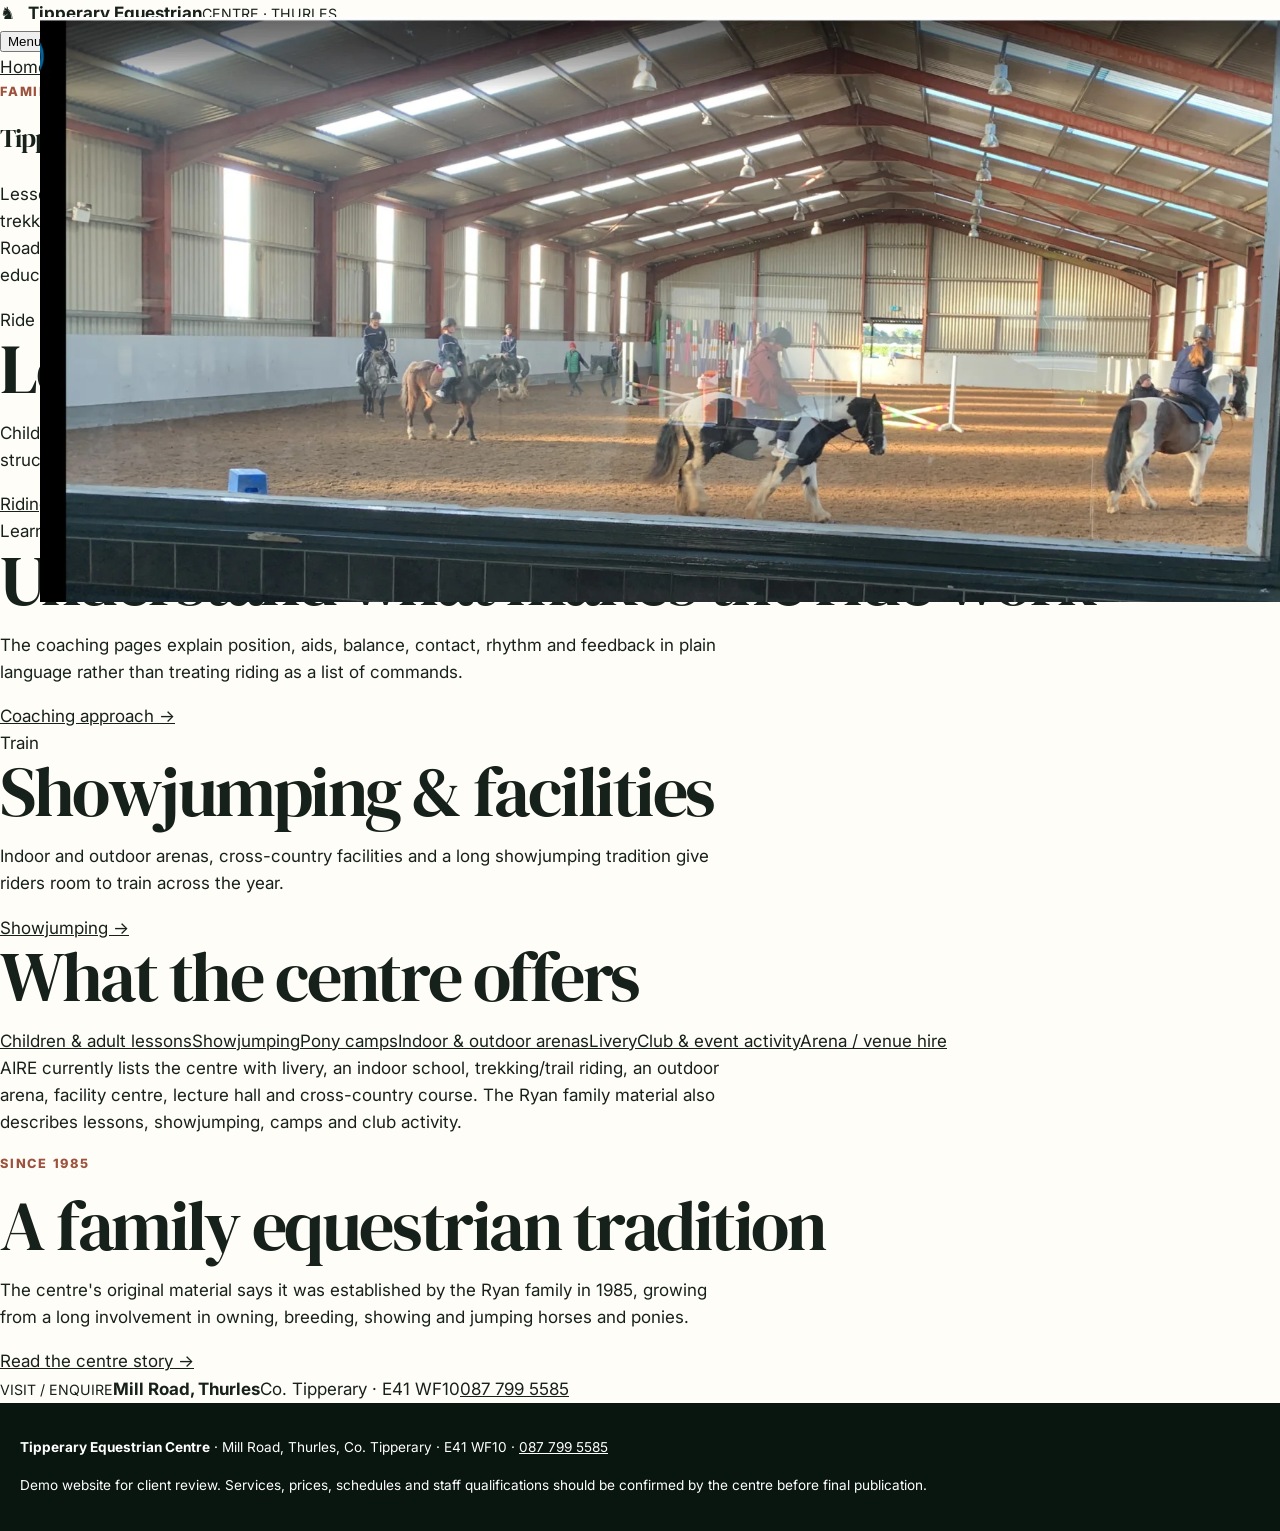
==== commit 2595af4a: "Rebuild home page as clean multi-page site" ====
--- a/index.html
+++ b/index.html
@@ -1,209 +1,33 @@
-<!DOCTYPE html>
-
+<!doctype html>
 <html lang="en">
 <head>
-<meta charset="utf-8"/>
-<meta content="width=device-width,initial-scale=1" name="viewport"/>
-<meta content="Website concept for Tipperary Equestrian Centre, Thurles — lessons, facilities, rider development and horse-centred coaching." name="description"/>
-<meta content="#12281f" name="theme-color"/>
-<title>Tipperary Equestrian Centre — Thurles</title>
-<link href="styles.css" rel="stylesheet"/>
-<script defer="" src="app.js"></script>
+  <meta charset="utf-8">
+  <meta name="viewport" content="width=device-width, initial-scale=1">
+  <meta name="description" content="Tipperary Equestrian Centre in Thurles — riding lessons, showjumping, camps, livery, facilities and rider education.">
+  <title>Tipperary Equestrian Centre</title>
+  <link rel="stylesheet" href="styles.css?v=8">
+  <script defer src="app.js?v=8"></script>
 </head>
 <body>
-<a class="skip" href="#main">Skip to content</a>
-<div class="demo-bar"><strong>Website demo</strong><span>Development concept for the Ryan family — not yet the official website.</span><a href="proposal.html">Client note &amp; references</a></div>
-<header class="site-header" id="top">
-<a aria-label="Tipperary Equestrian Centre home" class="brand" href="#top">
-<span aria-hidden="true" class="horse-mark">♞</span>
-<span class="brand-copy"><strong>Tipperary Equestrian</strong><small>CENTRE · THURLES</small></span>
-</a>
-<button aria-controls="nav" aria-expanded="false" class="menu">Menu</button>
-<nav aria-label="Primary navigation" id="nav">
-<a href="#services">Services</a>
-<a href="#learn">Coaching</a>
-<a href="#centre">Facilities</a>
-<a href="#pathway">Progress</a>
-<a href="#events">Events</a>
-<a href="#availability">Availability</a><a href="#visit">Visit</a>
-</nav>
-<a class="pill header-cta" href="#visit">Book / enquire</a>
+<header class="topbar">
+  <a class="brand" href="index.html" aria-label="Tipperary Equestrian Centre home"><span class="mark" aria-hidden="true">♞</span><span><strong>Tipperary Equestrian</strong><small>CENTRE · THURLES</small></span></a>
+  <button class="menu-button" type="button" aria-expanded="false" aria-controls="main-nav">Menu</button>
+  <nav class="topnav" id="main-nav" aria-label="Main navigation">
+    <a class="active" href="index.html">Home</a><a href="lessons.html">Lessons</a><a href="coaching.html">Coaching</a><a href="showjumping.html">Showjumping</a><a href="camps.html">Camps</a><a href="facilities.html">Facilities</a><a href="livery.html">Livery</a><a href="events.html">Events</a><a href="hire.html">Hire</a><a href="about.html">About</a><a href="gallery.html">Gallery</a><a href="contact.html">Contact</a>
+  </nav>
 </header>
-<main id="main">
-<section class="hero">
-<img alt="Indoor arena at Tipperary Equestrian Centre with riders and ponies during a lesson" class="hero-photo" src="assets/arena-original.webp"/>
-<div class="hero-overlay"></div>
-<div class="hero-inner">
-<p class="kicker">Mill Road · Thurles · Co. Tipperary</p>
-<h1>Ride with confidence.<br/><em>Understand your horse.</em></h1>
-<p class="hero-lead">A family equestrian centre for lessons, training, livery and events — with a teaching culture built around clear aids, calm riding and steady progression.</p>
-<div class="actions">
-<a class="pill light" href="#learn">How we teach</a>
-<a class="pill glass" href="#centre">Explore the centre</a>
-</div>
-</div>
-<div class="hero-fact"><strong>Established 1985</strong><span>Family-run equestrian tradition in Thurles</span></div>
-</section>
-<section class="promise" id="ride">
-<p>Ride.</p><p>Learn.</p><p>Enjoy.</p><span>— and know why it works.</span>
-</section>
-<section class="section intro">
-<div class="intro-copy">
-<p class="kicker">A centre with a teaching identity</p>
-<h2>More than time in the saddle.</h2>
-</div>
-<div class="intro-text">
-<p>Good coaching should help a rider understand what the horse feels, what the rider is asking, and what success looks like. The aim is not simply to complete an exercise. It is to become a clearer, calmer rider.</p>
-<div class="mini-rule"><span></span><p><strong>Process before outcome.</strong> Position, balance and correct aids come first.</p></div>
-</div>
-</section>
-<section class="section services" id="services">
-<div class="section-head">
-<div><p class="kicker">What we do</p><h2>Riding for first-timers, families and experienced riders.</h2></div>
-<p>Tipperary Equestrian Centre has grown from the Ryan family’s long involvement with horses and ponies. The original centre material describes lessons, showjumping, camps, club activity and year-round riding. This website brings that information into clear, modern sections visitors can browse.</p>
-</div>
-<div class="service-grid">
-<article><span>01</span><h3>Lessons</h3><p>Riding lessons for children and adults, from beginners taking their first steps to riders developing balance, control, confidence and technical skill.</p><a href="#learn">See the coaching approach →</a></article>
-<article><span>02</span><h3>Showjumping</h3><p>Progressive training in polework, rhythm, approach, balance and jumping technique, with preparation for schooling, leagues and competition.</p><a href="#showjumping">Explore showjumping →</a></article>
-<article><span>03</span><h3>Pony camps</h3><p>School-holiday camps can combine riding, stable management, horse care, games and confidence-building in a structured equestrian environment.</p></article>
-<article><span>04</span><h3>Clubs &amp; groups</h3><p>Riding Club and Pony Club activity, including the centre’s long association with the Mill Road Riding Club and group-based training.</p></article>
-<article><span>05</span><h3>Trekking</h3><p>Cross-country and trekking through equestrian farmland give riders a different experience from arena work and help develop confidence outside the school.</p></article>
-<article><span>06</span><h3>Residential riding</h3><p>The original centre brochure includes residential riding holidays for children — a distinctive offering that can be promoted properly if still available.</p></article>
-</div>
-<p class="content-note">Services are based on the centre’s supplied brochure. The Ryan family can confirm which are current and which wording they want used before publication.</p>
-</section>
-<section class="learn-section" id="learn">
-<div class="section-head dark-head">
-<div><p class="kicker">Learn before you book</p><h2>Three ideas that change the ride.</h2></div>
-<p>This site should teach as well as sell. These short lessons give parents and riders a feel for the coaching philosophy before they arrive.</p>
-</div>
-<article class="teaching-feature">
-<div class="teaching-image"><img alt="Riders on ponies receiving instruction in an indoor arena" src="assets/arena-lesson.webp"/></div>
-<div class="teaching-copy">
-<span class="lesson-no">01 · THE LEG AID</span>
-<h3>The leg is a squeeze, not a kick.</h3>
-<blockquote>“Squeezing invites; kicking confuses.”</blockquote>
-<p>A quiet lower leg asks the horse clearly. Once the horse responds, the rider becomes quiet again. Clarity comes from timing and consistency, not force.</p>
-<div class="learn-points"><span>Ask</span><span>Feel the response</span><span>Release</span></div>
-</div>
-</article>
-<div class="lesson-grid">
-<article><span>02 · BALANCE</span><h3>Hips over heels.</h3><p>Your body is your anchor. Balance lets you move with the horse instead of using the reins for security.</p></article>
-<article><span>03 · CONTACT</span><h3>Soft hands allow soft horses.</h3><p>Feel, follow and guide. The rein is a line of communication, not something to brace against.</p></article>
-<article><span>COACHING METHOD</span><h3>Explain → Observe → Feedback.</h3><p>One clear idea, one thing to notice, one useful correction. Riders improve without being overloaded.</p></article>
-</div>
-</section>
-<section class="section centre" id="centre">
-<div class="section-head">
-<div><p class="kicker">Facilities</p><h2>A year-round base for riding, training and events.</h2></div>
-<p>The brochure highlights indoor and outdoor arenas, livery, cross-country and trekking, event use, changing rooms, reception and toilets. The website can make each one visible instead of burying them in a list.</p>
-</div>
-<div class="centre-grid">
-<figure class="big-photo"><img alt="View from a warm viewing area into the indoor arena" src="assets/viewing-gallery.webp"/><figcaption><strong>Indoor arena</strong><span>Year-round riding and coaching, with a viewing area for families.</span></figcaption></figure>
-<div class="facility-list">
-<article><b>01</b><div><h3>Indoor arena</h3><p>A substantial all-weather space for lessons, schooling, polework, jumping and winter riding.</p></div></article>
-<article><b>02</b><div><h3>Outdoor arena</h3><p>Additional riding and training space for lessons, schooling and events in suitable conditions.</p></div></article>
-<article><b>03</b><div><h3>Cross-country &amp; farmland</h3><p>Cross-country and trekking routes through equestrian farmland, offering variety beyond arena work.</p></div></article>
-<article><b>04</b><div><h3>Livery</h3><p>Livery facilities for horse owners, with details of packages, care and availability to be confirmed by the centre.</p></div></article>
-<article><b>05</b><div><h3>Reception &amp; changing</h3><p>Reception area, changing rooms and toilets support lessons, camps, competitions and visiting groups.</p></div></article>
-<article><b>06</b><div><h3>Arena &amp; venue hire</h3><p>The centre can be presented as a practical venue for schooling, club activity and hosted equestrian events.</p></div></article>
-</div>
-</div>
-<p class="content-note">Final descriptions, hire arrangements and livery details would be confirmed in one client content email before launch.</p>
-</section>
-<section class="section showjumping" id="showjumping">
-<div class="showjumping-grid">
-<div class="showjumping-copy">
-<p class="kicker">Showjumping</p>
-<h2>Build the ride before the fence.</h2>
-<p>Showjumping is part of the centre’s history and identity. A modern page should do more than say “we specialise in showjumping”: it can explain the progression from balance and rhythm to poles, related distances, small fences and complete rounds.</p>
-<ul class="feature-list">
-<li><strong>Rhythm first.</strong> A consistent approach gives the horse a clear, predictable ride.</li>
-<li><strong>Position before height.</strong> Riders develop balance and confidence before increasing technical difficulty.</li>
-<li><strong>Schooling and leagues.</strong> The brochure records showjumping leagues throughout the year; current dates can be published directly on the site.</li>
-<li><strong>Competition preparation.</strong> Course riding, lines, turns and decision-making can be presented as a visible learning pathway.</li>
-</ul>
-</div>
-<div class="showjumping-image"><img alt="Concept views of indoor equestrian training and showjumping facilities" src="assets/arena-collage.webp"/></div>
-</div>
-</section>
-<section class="pathway" id="pathway">
-<div class="pathway-intro"><p class="kicker">Rider pathway</p><h2>Progress you can see.</h2><p>Each stage gives riders and parents a clear sense of what has been learned and what comes next.</p></div>
-<div class="levels">
-<article><span>01</span><p>Foundation</p><h3>Mount · Halt · Steer</h3><small>Safe mounting, balanced position, steering and rising trot.</small></article>
-<article><span>02</span><p>Control</p><h3>Aids · Rhythm · Transitions</h3><small>Leg aids, circles, straightness and walk–trot transitions.</small></article>
-<article><span>03</span><p>Balance &amp; softness</p><h3>Canter · Contact · Polework</h3><small>Body position, quiet contact, canter and pole patterns.</small></article>
-<article><span>04</span><p>Partnership</p><h3>Jump · Flow · Feel</h3><small>Small fences, combinations, course flow and effective soft contact.</small></article>
-</div>
-</section>
-<section class="quote-section">
-<div class="quote-inner"><p>“Warm-up is communication, not exercise. You are establishing the language of the ride.”</p><span>Proposed coaching language for the centre</span></div>
-</section>
-<section class="section events" id="events">
-<div class="section-head">
-<div><p class="kicker">Events &amp; arena hire</p><h2>Make what’s happening easy to find.</h2></div>
-<p>Instead of relying only on social media, the site can carry a simple current-events panel for leagues, clinics, camps, Riding Club / Pony Club activity, schooling days and arena availability.</p>
-</div>
-<div class="event-grid">
-<article><span>Showjumping leagues</span><h3>Year-round competition</h3><p>The original brochure highlights showjumping leagues throughout the year. Current schedules, entry links and results can be added here.</p></article>
-<article><span>Pony camps</span><h3>School-holiday programmes</h3><p>Dedicated pages or event cards can give parents dates, age guidance, what to bring, booking links and what riders will learn.</p></article>
-<article><span>Club events</span><h3>Riding Club &amp; Pony Club</h3><p>Training days and club activity can be promoted clearly, with the centre’s connection to Mill Road Riding Club retained in the story of the yard.</p></article>
-<article><span>Arena hire</span><h3>Schooling &amp; hosted events</h3><p>Availability, pricing, terms and enquiry details can be added once confirmed, turning arena hire into a clear bookable service.</p></article>
-</div>
-</section>
-<section class="section heritage">
-<div class="heritage-image"><img alt="Concept image collection showing different views of the equestrian centre" src="assets/arena-collage.webp"/></div>
-<div class="heritage-copy"><p class="kicker">Since 1985</p><h2>A Ryan family equestrian tradition.</h2><p>The centre’s brochure records that Tipperary Equestrian Centre was established in 1985 by the Ryan family, growing naturally from a lifetime interest in owning, breeding, showing and jumping horses and ponies.</p><p>Set in the Golden Vale at Mill Road in Thurles and only a short drive from the M8, the centre has developed as a place for riders at different levels to learn, train and enjoy horses. A finished site can preserve that family story while presenting today’s services much more clearly.</p><p class="smallprint">Concept imagery on this demo is AI-assisted and based on the supplied arena photograph. It should be replaced or supplemented by approved centre photography before publication.</p></div>
-</section>
-<section class="section availability" id="availability">
-<div class="section-head">
-<div><p class="kicker">Demo availability</p><h2>See when riding slots may be free.</h2></div>
-<p>This is a demonstration only — the times below are fictional and are not connected to the centre's live diary. A finished site could connect availability to a real booking calendar.</p>
-</div>
-<div class="availability-grid">
-<div aria-label="Example weekly availability" class="calendar-demo">
-<div class="calendar-head"><strong>Example week</strong><span>DEMO — NOT LIVE</span></div>
-<div class="slot-grid">
-<button class="slot unavailable" disabled="" type="button"><b>Mon 10:00</b><span>Unavailable</span></button>
-<button class="slot available" type="button"><b>Mon 11:00</b><span>Available</span></button>
-<button class="slot unavailable" disabled="" type="button"><b>Tue 14:00</b><span>Unavailable</span></button>
-<button class="slot available" type="button"><b>Tue 16:00</b><span>Available</span></button>
-<button class="slot available" type="button"><b>Wed 10:00</b><span>Available</span></button>
-<button class="slot unavailable" disabled="" type="button"><b>Wed 17:00</b><span>Unavailable</span></button>
-<button class="slot unavailable" disabled="" type="button"><b>Thu 15:00</b><span>Unavailable</span></button>
-<button class="slot available" type="button"><b>Thu 18:00</b><span>Available</span></button>
-<button class="slot available" type="button"><b>Fri 11:00</b><span>Available</span></button>
-<button class="slot unavailable" disabled="" type="button"><b>Sat 09:00</b><span>Unavailable</span></button>
-<button class="slot available" type="button"><b>Sat 12:00</b><span>Available</span></button>
-<button class="slot unavailable" disabled="" type="button"><b>Sat 15:00</b><span>Unavailable</span></button>
-</div>
-<p class="content-note">A live version could show lessons, camps, arena hire or other bookable activities and automatically remove booked slots.</p>
-</div>
-<form action="#" class="enquiry-demo" method="get">
-<p class="kicker">Enquiry form demo</p>
-<h3>Tell us what you are looking for.</h3>
-<label>Name<input name="name" placeholder="Your name" type="text"/></label>
-<label>Email<input name="email" placeholder="name@example.com" type="email"/></label>
-<label>Rider / service<select name="service"><option>Riding lesson</option><option>Showjumping</option><option>Pony camp</option><option>Livery</option><option>Arena hire</option><option>Other enquiry</option></select></label>
-<label>Preferred time<input name="time" placeholder="e.g. Saturday morning" type="text"/></label>
-<label>Message<textarea name="message" placeholder="Tell us a little about the rider or enquiry" rows="4"></textarea></label>
-<button class="pill" type="button">Demo — send enquiry</button>
-<small>This form does not submit or store data in the demo.</small>
-</form>
-</div>
-</section><section class="visit" id="visit">
-<div class="visit-main">
-<p class="kicker">Visit &amp; enquire</p>
-<h2>Come and see the centre.</h2>
-<p>Tipperary Equestrian Centre<br/>Mill Road, Thurles, Co. Tipperary<br/>E41 WF10</p><p class="gps-note">GPS: 52.6765° N, 7.7986° W · just outside Thurles</p><div class="map-demo"><div class="map-pin">●</div><div><strong>WE ARE HERE</strong><span>Tipperary Equestrian Centre · outside Thurles</span><small>52.6765, -7.7986</small></div></div>
-<div class="contact-actions">
-<a class="pill light" href="#">Demo contact: 000 000 0000</a>
-<a class="pill glass" href="#">Demo email enquiry</a>
-</div>
-</div>
-<aside class="visit-card"><span>Quick links</span><a href="#">Facebook <b>↗</b></a><a href="#">Instagram <b>↗</b></a><a href="#">X / Twitter <b>↗</b></a><a href="https://www.google.com/maps?q=52.6765,-7.7986" rel="noopener" target="_blank">Open map / directions <b>↗</b></a><a href="proposal.html">Client note &amp; references <b>→</b></a></aside>
-</section>
-</main>
-<footer><div class="footer-brand"><span class="horse-mark">♞</span><strong>Tipperary Equestrian Centre</strong></div><div class="footer-links"><a href="#">Facebook</a><a href="#">Instagram</a><a href="#">X / Twitter</a><a href="privacy.html">Privacy &amp; cookies</a><a href="proposal.html">Development references</a></div><p>Website demo · not yet the official site</p><a href="#top">Back to top ↑</a></footer>
-</body>
-</html>
+<main class="page-stage"><article class="paper">
+  <p class="kicker">FAMILY EQUESTRIAN CENTRE · THURLES</p>
+  <h1>Tipperary Equestrian Centre</h1>
+  <p class="intro">Lessons, showjumping, camps, livery, trekking and equestrian facilities at Mill Road — presented simply, with rider education at the centre of the site.</p>
+  <figure class="hero-photo"><img src="assets/arena-original.webp" alt="Indoor arena at Tipperary Equestrian Centre during a riding session"></figure>
+  <div class="home-grid">
+    <section class="card"><span class="eyebrow">Ride</span><h2>Lessons for different levels</h2><p>Children, adults, first-time riders and more experienced riders can use the centre for structured riding and progressive skill development.</p><a class="text-link" href="lessons.html">Riding lessons →</a></section>
+    <section class="card"><span class="eyebrow">Learn</span><h2>Understand what makes the ride work</h2><p>The coaching pages explain position, aids, balance, contact, rhythm and feedback in plain language rather than treating riding as a list of commands.</p><a class="text-link" href="coaching.html">Coaching approach →</a></section>
+    <section class="card"><span class="eyebrow">Train</span><h2>Showjumping & facilities</h2><p>Indoor and outdoor arenas, cross-country facilities and a long showjumping tradition give riders room to train across the year.</p><a class="text-link" href="showjumping.html">Showjumping →</a></section>
+  </div>
+  <section class="answer-section"><h2>What the centre offers</h2><div class="chips"><a href="lessons.html">Children & adult lessons</a><a href="showjumping.html">Showjumping</a><a href="camps.html">Pony camps</a><a href="facilities.html">Indoor & outdoor arenas</a><a href="livery.html">Livery</a><a href="events.html">Club & event activity</a><a href="hire.html">Arena / venue hire</a></div><p class="muted">AIRE currently lists the centre with livery, an indoor school, trekking/trail riding, an outdoor arena, facility centre, lecture hall and cross-country course. The Ryan family material also describes lessons, showjumping, camps and club activity.</p></section>
+  <section class="answer-section two-col"><div><p class="kicker">SINCE 1985</p><h2>A family equestrian tradition</h2><p>The centre's original material says it was established by the Ryan family in 1985, growing from a long involvement in owning, breeding, showing and jumping horses and ponies.</p><a class="text-link" href="about.html">Read the centre story →</a></div><div class="contact-box"><small>VISIT / ENQUIRE</small><strong>Mill Road, Thurles</strong><span>Co. Tipperary · E41 WF10</span><a href="tel:+353877995585">087 799 5585</a></div></section>
+</article></main>
+<footer class="footer"><div><strong>Tipperary Equestrian Centre</strong> · Mill Road, Thurles, Co. Tipperary · E41 WF10 · <a href="tel:+353877995585">087 799 5585</a></div><div class="footer-note">Demo website for client review. Services, prices, schedules and staff qualifications should be confirmed by the centre before final publication.</div></footer>
+</body></html>
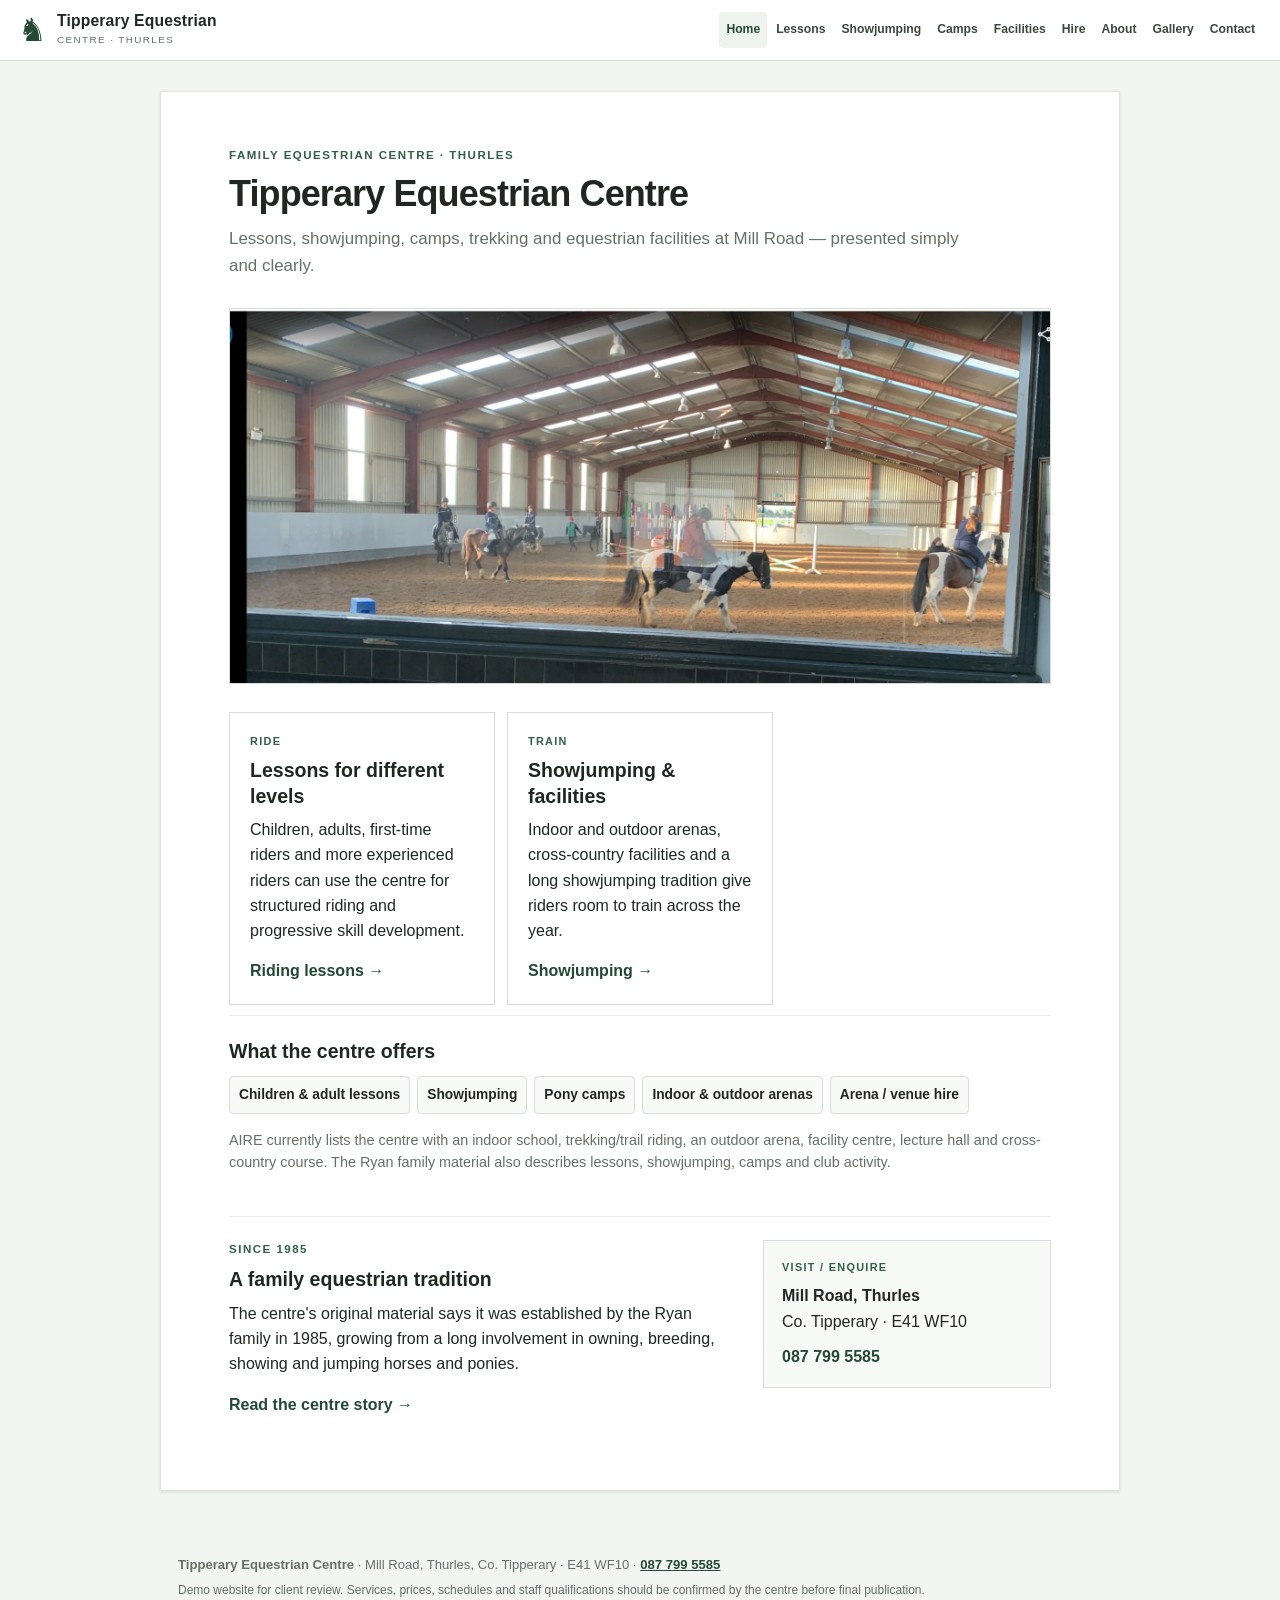
==== commit 35a8d34c: "Remove coaching, livery and events sections" ====
--- a/index.html
+++ b/index.html
@@ -3,7 +3,7 @@
 <head>
   <meta charset="utf-8">
   <meta name="viewport" content="width=device-width, initial-scale=1">
-  <meta name="description" content="Tipperary Equestrian Centre in Thurles — riding lessons, showjumping, camps, livery, facilities and rider education.">
+  <meta name="description" content="Tipperary Equestrian Centre in Thurles — riding lessons, showjumping, camps, facilities and arena hire.">
   <title>Tipperary Equestrian Centre</title>
   <link rel="stylesheet" href="styles.css?v=8">
   <script defer src="app.js?v=8"></script>
@@ -13,20 +13,19 @@
   <a class="brand" href="index.html" aria-label="Tipperary Equestrian Centre home"><span class="mark" aria-hidden="true">♞</span><span><strong>Tipperary Equestrian</strong><small>CENTRE · THURLES</small></span></a>
   <button class="menu-button" type="button" aria-expanded="false" aria-controls="main-nav">Menu</button>
   <nav class="topnav" id="main-nav" aria-label="Main navigation">
-    <a class="active" href="index.html">Home</a><a href="lessons.html">Lessons</a><a href="coaching.html">Coaching</a><a href="showjumping.html">Showjumping</a><a href="camps.html">Camps</a><a href="facilities.html">Facilities</a><a href="livery.html">Livery</a><a href="events.html">Events</a><a href="hire.html">Hire</a><a href="about.html">About</a><a href="gallery.html">Gallery</a><a href="contact.html">Contact</a>
+    <a class="active" href="index.html">Home</a><a href="lessons.html">Lessons</a><a href="showjumping.html">Showjumping</a><a href="camps.html">Camps</a><a href="facilities.html">Facilities</a><a href="arena.html">Hire</a><a href="about.html">About</a><a href="gallery.html">Gallery</a><a href="tel:+353877995585">Contact</a>
   </nav>
 </header>
 <main class="page-stage"><article class="paper">
   <p class="kicker">FAMILY EQUESTRIAN CENTRE · THURLES</p>
   <h1>Tipperary Equestrian Centre</h1>
-  <p class="intro">Lessons, showjumping, camps, livery, trekking and equestrian facilities at Mill Road — presented simply, with rider education at the centre of the site.</p>
+  <p class="intro">Lessons, showjumping, camps, trekking and equestrian facilities at Mill Road — presented simply and clearly.</p>
   <figure class="hero-photo"><img src="assets/arena-original.webp" alt="Indoor arena at Tipperary Equestrian Centre during a riding session"></figure>
   <div class="home-grid">
     <section class="card"><span class="eyebrow">Ride</span><h2>Lessons for different levels</h2><p>Children, adults, first-time riders and more experienced riders can use the centre for structured riding and progressive skill development.</p><a class="text-link" href="lessons.html">Riding lessons →</a></section>
-    <section class="card"><span class="eyebrow">Learn</span><h2>Understand what makes the ride work</h2><p>The coaching pages explain position, aids, balance, contact, rhythm and feedback in plain language rather than treating riding as a list of commands.</p><a class="text-link" href="coaching.html">Coaching approach →</a></section>
     <section class="card"><span class="eyebrow">Train</span><h2>Showjumping & facilities</h2><p>Indoor and outdoor arenas, cross-country facilities and a long showjumping tradition give riders room to train across the year.</p><a class="text-link" href="showjumping.html">Showjumping →</a></section>
   </div>
-  <section class="answer-section"><h2>What the centre offers</h2><div class="chips"><a href="lessons.html">Children & adult lessons</a><a href="showjumping.html">Showjumping</a><a href="camps.html">Pony camps</a><a href="facilities.html">Indoor & outdoor arenas</a><a href="livery.html">Livery</a><a href="events.html">Club & event activity</a><a href="hire.html">Arena / venue hire</a></div><p class="muted">AIRE currently lists the centre with livery, an indoor school, trekking/trail riding, an outdoor arena, facility centre, lecture hall and cross-country course. The Ryan family material also describes lessons, showjumping, camps and club activity.</p></section>
+  <section class="answer-section"><h2>What the centre offers</h2><div class="chips"><a href="lessons.html">Children & adult lessons</a><a href="showjumping.html">Showjumping</a><a href="camps.html">Pony camps</a><a href="facilities.html">Indoor & outdoor arenas</a><a href="arena.html">Arena / venue hire</a></div><p class="muted">AIRE currently lists the centre with an indoor school, trekking/trail riding, an outdoor arena, facility centre, lecture hall and cross-country course. The Ryan family material also describes lessons, showjumping, camps and club activity.</p></section>
   <section class="answer-section two-col"><div><p class="kicker">SINCE 1985</p><h2>A family equestrian tradition</h2><p>The centre's original material says it was established by the Ryan family in 1985, growing from a long involvement in owning, breeding, showing and jumping horses and ponies.</p><a class="text-link" href="about.html">Read the centre story →</a></div><div class="contact-box"><small>VISIT / ENQUIRE</small><strong>Mill Road, Thurles</strong><span>Co. Tipperary · E41 WF10</span><a href="tel:+353877995585">087 799 5585</a></div></section>
 </article></main>
 <footer class="footer"><div><strong>Tipperary Equestrian Centre</strong> · Mill Road, Thurles, Co. Tipperary · E41 WF10 · <a href="tel:+353877995585">087 799 5585</a></div><div class="footer-note">Demo website for client review. Services, prices, schedules and staff qualifications should be confirmed by the centre before final publication.</div></footer>
--- a/styles.css
+++ b/styles.css
@@ -1,16 +1,12 @@
-@import url('https://fonts.googleapis.com/css2?family=DM+Serif+Display:ital@0;1&family=Inter:wght@400;500;600;700&display=swap');
-:root{--ink:#17211b;--forest:#12281f;--forest2:#1b392d;--cream:#f4efe4;--paper:#fffdf8;--sand:#d7c39d;--rust:#9c523d;--blue:#455c8f;--line:rgba(23,33,27,.16);--max:1240px;font-family:Inter,Arial,sans-serif;color:var(--ink);background:var(--paper);font-size:17px;line-height:1.6;scroll-behavior:smooth}
-*{box-sizing:border-box}body{margin:0;overflow-x:hidden}img{display:block;max-width:100%}a{color:inherit}p{max-width:68ch}h1,h2,h3,p{margin-top:0}h1,h2{font-family:'DM Serif Display',Georgia,serif;font-weight:400;letter-spacing:-.035em}h2{font-size:clamp(2.8rem,5.5vw,5.7rem);line-height:.98;margin-bottom:1rem}.skip{position:absolute;left:-9999px}.skip:focus{left:1rem;top:1rem;z-index:100;background:#fff;padding:.8rem 1rem}.demo-bar{display:flex;justify-content:center;align-items:center;gap:.75rem 1.2rem;flex-wrap:wrap;padding:.55rem 1rem;background:#0d1d17;color:#fff;font-size:.82rem}.demo-bar span{color:rgba(255,255,255,.68)}.demo-bar a{font-weight:700;color:#f1d496}.site-header,.proposal-header{min-height:88px;display:grid;grid-template-columns:auto 1fr auto;align-items:center;gap:2rem;padding:1rem max(1rem,calc((100vw - var(--max))/2));background:rgba(255,253,248,.96);border-bottom:1px solid var(--line);position:sticky;top:0;z-index:20;backdrop-filter:blur(12px)}.brand{display:flex;align-items:center;gap:.75rem;text-decoration:none}.horse-mark{width:49px;height:49px;display:grid;place-items:center;border:1.5px solid var(--forest);border-radius:50%;font-size:1.7rem;color:var(--forest)}.brand-copy{display:flex;flex-direction:column}.brand-copy strong{font-family:'DM Serif Display',Georgia,serif;font-size:1.18rem;line-height:1.05}.brand-copy small{font-size:.64rem;letter-spacing:.18em;margin-top:.18rem;color:#657069}.site-header nav{display:flex;justify-content:center;gap:clamp(.7rem,2vw,1.6rem)}.site-header nav a{text-decoration:none;font-weight:700;font-size:.9rem}.site-header nav a:hover{text-decoration:underline;text-underline-offset:.35rem}.pill{min-height:48px;display:inline-flex;align-items:center;justify-content:center;padding:.72rem 1.12rem;border-radius:999px;background:var(--forest);color:#fff;font-weight:700;text-decoration:none;border:1.5px solid transparent}.pill.light{background:#fff;color:var(--ink)}.pill.glass{background:rgba(255,255,255,.08);border-color:rgba(255,255,255,.5)}.outline-dark{background:transparent;color:var(--ink);border-color:var(--ink)}.menu{display:none;border:1px solid var(--ink);border-radius:999px;background:#fff;padding:.65rem 1rem;font:inherit}.hero{min-height:780px;position:relative;display:flex;align-items:flex-end;color:#fff;background:var(--forest);overflow:hidden}.hero-photo,.hero-overlay{position:absolute;inset:0;width:100%;height:100%}.hero-photo{object-fit:cover;object-position:center}.hero-overlay{background:linear-gradient(90deg,rgba(8,19,15,.88) 0%,rgba(8,19,15,.62) 42%,rgba(8,19,15,.14) 75%),linear-gradient(0deg,rgba(8,19,15,.55),transparent 42%)}.hero-inner{position:relative;z-index:2;width:min(var(--max),100%);margin:0 auto;padding:7rem 1rem 8rem}.kicker{margin:0 0 1rem;color:var(--rust);font-size:.75rem;font-weight:800;letter-spacing:.14em;text-transform:uppercase}.hero .kicker,.dark-head .kicker,.pathway .kicker,.visit .kicker{color:#eccf8a}.hero h1{max-width:13ch;font-size:clamp(4.1rem,7.4vw,7.8rem);line-height:.9;margin:0 0 1.4rem}.hero h1 em{font-weight:400;color:#f1d69a}.hero-lead{max-width:47ch;color:rgba(255,255,255,.83);font-size:clamp(1.08rem,1.8vw,1.35rem)}.actions,.contact-actions{display:flex;gap:.8rem;flex-wrap:wrap;margin-top:2rem}.hero-fact{position:absolute;right:max(1rem,calc((100vw - var(--max))/2));bottom:2rem;z-index:3;display:flex;flex-direction:column;padding:1rem 1.2rem;border-left:2px solid #f0d493;background:rgba(10,24,18,.45);backdrop-filter:blur(5px)}.hero-fact span{font-size:.78rem;color:rgba(255,255,255,.7)}.promise{display:flex;align-items:baseline;justify-content:center;gap:1rem 1.8rem;flex-wrap:wrap;padding:1.05rem;background:#e6cf98}.promise p{font-family:'DM Serif Display',Georgia,serif;font-size:1.55rem;margin:0}.promise span{font-size:.9rem;color:#5c5038}.section{padding:clamp(5.5rem,9vw,9rem) max(1rem,calc((100vw - var(--max))/2))}.intro{display:grid;grid-template-columns:1.05fr .95fr;gap:clamp(2rem,7vw,8rem);align-items:end;background:var(--paper)}.intro h2{max-width:10ch}.intro-text>p{font-size:1.16rem;color:#4f5a53}.mini-rule{display:grid;grid-template-columns:32px 1fr;gap:1rem;margin-top:2rem}.mini-rule span{height:2px;background:var(--rust);margin-top:.8rem}.mini-rule p{margin:0}.learn-section{padding:clamp(5.5rem,9vw,9rem) max(1rem,calc((100vw - var(--max))/2));background:var(--forest);color:#fff}.section-head{display:grid;grid-template-columns:1.08fr .92fr;gap:clamp(2rem,7vw,7rem);align-items:end;margin-bottom:3.5rem}.section-head p:last-child{color:#5b665f;font-size:1.07rem}.dark-head p:last-child{color:rgba(255,255,255,.68)}.dark-head h2{max-width:11ch}.teaching-feature{display:grid;grid-template-columns:1.08fr .92fr;min-height:650px;border-radius:1.2rem;overflow:hidden;background:#f6f1e6;color:var(--ink)}.teaching-image img{width:100%;height:100%;object-fit:cover}.teaching-copy{padding:clamp(2rem,5vw,5rem);display:flex;flex-direction:column;justify-content:center}.lesson-no,.lesson-grid article>span{font-size:.72rem;font-weight:800;letter-spacing:.12em;color:var(--rust)}.teaching-copy h3{font-family:'DM Serif Display',Georgia,serif;font-size:clamp(2.7rem,4.7vw,5rem);line-height:.98;margin:.8rem 0 1.3rem}.teaching-copy blockquote{margin:0 0 1.3rem;padding-left:1rem;border-left:3px solid var(--rust);font-size:1.12rem;font-weight:700}.learn-points{display:flex;flex-wrap:wrap;gap:.5rem;margin-top:1rem}.learn-points span{padding:.45rem .65rem;border-radius:999px;background:#e8dfcc;font-size:.78rem;font-weight:700}.lesson-grid{display:grid;grid-template-columns:repeat(3,1fr);gap:1rem;margin-top:1rem}.lesson-grid article{padding:1.7rem;border:1px solid rgba(255,255,255,.14);border-radius:1rem;background:rgba(255,255,255,.05)}.lesson-grid h3{font-family:'DM Serif Display',Georgia,serif;font-size:1.9rem;margin:.8rem 0}.lesson-grid p{color:rgba(255,255,255,.68);margin-bottom:0}.centre{background:#f5f0e6}.centre-grid{display:grid;grid-template-columns:1.1fr .9fr;gap:1.5rem}.big-photo{margin:0;position:relative;min-height:650px;border-radius:1rem;overflow:hidden}.big-photo img{width:100%;height:100%;object-fit:cover}.big-photo:after{content:'';position:absolute;inset:0;background:linear-gradient(0deg,rgba(7,17,13,.78),transparent 45%)}.big-photo figcaption{position:absolute;z-index:2;left:1.5rem;bottom:1.4rem;color:#fff;display:flex;flex-direction:column}.big-photo figcaption strong{font-family:'DM Serif Display',Georgia,serif;font-size:2rem}.big-photo figcaption span{color:rgba(255,255,255,.72)}.facility-list{display:flex;flex-direction:column}.facility-list article{display:grid;grid-template-columns:44px 1fr;gap:1rem;padding:1.5rem .2rem;border-top:1px solid var(--line)}.facility-list article:last-child{border-bottom:1px solid var(--line)}.facility-list b{color:var(--rust);font-size:.75rem}.facility-list h3{font-family:'DM Serif Display',Georgia,serif;font-size:2rem;margin:0 0 .3rem}.facility-list p{margin:0;color:#5b665f}.content-note,.smallprint{font-size:.78rem;color:#6b746e;margin-top:1.3rem}.pathway{padding:clamp(5.5rem,9vw,9rem) max(1rem,calc((100vw - var(--max))/2));background:#172f26;color:#fff}.pathway-intro{max-width:760px}.pathway-intro>p:last-child{color:rgba(255,255,255,.68);font-size:1.08rem}.levels{display:grid;grid-template-columns:repeat(4,1fr);gap:1px;margin-top:3rem;background:rgba(255,255,255,.18)}.levels article{min-height:320px;padding:1.6rem;background:#172f26;display:flex;flex-direction:column}.levels span{color:#efce84;font-size:.72rem;font-weight:800}.levels article>p{font-size:.72rem;letter-spacing:.11em;text-transform:uppercase;color:#b8c4bd;margin-top:auto}.levels h3{font-family:'DM Serif Display',Georgia,serif;font-size:2rem;margin:.4rem 0 .9rem}.levels small{color:rgba(255,255,255,.62);font-size:.9rem}.quote-section{padding:6rem 1rem;background:#e4cf9d}.quote-inner{width:min(1000px,100%);margin:auto;text-align:center}.quote-inner p{max-width:none;font-family:'DM Serif Display',Georgia,serif;font-size:clamp(2.5rem,4.7vw,5rem);line-height:1.02;margin-bottom:1rem}.quote-inner span{font-size:.8rem;letter-spacing:.12em;text-transform:uppercase}.heritage{display:grid;grid-template-columns:1.05fr .95fr;gap:clamp(2rem,6vw,6rem);align-items:center}.heritage-image{border-radius:1rem;overflow:hidden}.heritage-copy h2{font-size:clamp(2.8rem,4.8vw,5rem)}.heritage-copy>p:not(.kicker):not(.smallprint){color:#556159;font-size:1.08rem}.visit{display:grid;grid-template-columns:1.15fr .85fr;gap:3rem;padding:clamp(5rem,8vw,8rem) max(1rem,calc((100vw - var(--max))/2));background:#10231b;color:#fff}.visit h2{max-width:10ch}.visit-main>p:not(.kicker){color:rgba(255,255,255,.72)}.visit-card{align-self:end;border-top:1px solid rgba(255,255,255,.25)}.visit-card>span{display:block;color:#eccf8a;font-size:.72rem;letter-spacing:.12em;text-transform:uppercase;padding:1rem 0}.visit-card a{display:flex;justify-content:space-between;gap:1rem;padding:1rem 0;border-top:1px solid rgba(255,255,255,.16);text-decoration:none}.visit-card a:hover{color:#eccf8a}footer{display:flex;justify-content:space-between;align-items:center;gap:1rem;flex-wrap:wrap;padding:2rem max(1rem,calc((100vw - var(--max))/2));background:#09150f;color:#fff;font-size:.8rem}.footer-brand{display:flex;align-items:center;gap:.6rem}.footer-brand .horse-mark{width:35px;height:35px;color:#fff;border-color:#fff;font-size:1.1rem}footer p{margin:0;color:rgba(255,255,255,.55)}
-/* Proposal */.proposal-page{background:#f1ebde}.proposal-header{grid-template-columns:1fr auto;position:relative}.proposal-main{width:min(1120px,calc(100% - 2rem));margin:0 auto;padding:5rem 0 8rem}.proposal-hero h1{max-width:12ch;font-size:clamp(3.4rem,7vw,7rem);line-height:.94}.note-card{max-width:820px;margin:2.5rem 0 6rem;padding:clamp(1.5rem,4vw,3rem);background:#fff;border-left:4px solid var(--rust);box-shadow:0 16px 50px rgba(23,33,27,.08)}.note-card p:last-child{margin-bottom:0}.price-section{display:grid;grid-template-columns:.9fr 1.1fr;gap:clamp(2rem,7vw,7rem);align-items:start;padding:5rem 0;border-top:1px solid var(--line)}.price-section h2{color:var(--forest)}.price-lead{color:#59655e}.price-card{background:var(--forest);color:#fff;padding:2.3rem;border-radius:1rem}.price-card>span{font-size:.72rem;letter-spacing:.12em;text-transform:uppercase;color:#edcf8a}.price-card>strong{display:block;font-family:'DM Serif Display',Georgia,serif;font-size:4.5rem;line-height:1;margin:1rem 0}.price-card ul{padding-left:1.2rem}.price-card p{font-size:.8rem;color:rgba(255,255,255,.62);margin:1.5rem 0 0}.inspiration-section{padding:5rem 0 0;border-top:1px solid var(--line)}.reference-list{list-style:none;padding:0;margin:0}.reference-list li{display:grid;grid-template-columns:48px 1fr auto;gap:1rem;align-items:center;padding:1.3rem 0;border-top:1px solid var(--line)}.reference-list li:last-child{border-bottom:1px solid var(--line)}.reference-list>li>span{font-size:.72rem;font-weight:800;color:var(--rust)}.reference-list h3{font-family:'DM Serif Display',Georgia,serif;font-size:1.55rem;margin:0}.reference-list p{margin:.15rem 0 0;color:#657069;font-size:.9rem}.reference-list a{text-decoration:none;font-weight:800;white-space:nowrap}
-@media(max-width:900px){.site-header{grid-template-columns:1fr auto}.site-header nav{display:none;grid-column:1/-1;flex-direction:column;padding:.7rem 0}.site-header nav.open{display:flex}.header-cta{display:none}.menu{display:block}.hero{min-height:690px}.hero-fact{display:none}.intro,.section-head,.teaching-feature,.centre-grid,.heritage,.visit,.price-section{grid-template-columns:1fr}.lesson-grid{grid-template-columns:1fr}.levels{grid-template-columns:1fr 1fr}.big-photo{min-height:500px}.teaching-image{min-height:430px}.proposal-header{grid-template-columns:1fr auto}.proposal-header .brand-copy{display:none}}
-@media(max-width:580px){:root{font-size:16px}.demo-bar span{display:none}.site-header{min-height:74px}.horse-mark{width:42px;height:42px}.brand-copy strong{font-size:1rem}.hero{min-height:650px}.hero-inner{padding-bottom:5rem}.hero h1{font-size:clamp(3.3rem,16vw,5.1rem)}.promise{gap:.4rem .8rem}.promise p{font-size:1.25rem}.section,.learn-section,.pathway{padding-top:4.5rem;padding-bottom:4.5rem}.levels{grid-template-columns:1fr}.levels article{min-height:230px}.reference-list li{grid-template-columns:36px 1fr}.reference-list a{grid-column:2}.proposal-main{padding-top:3rem}}
-
-/* Expanded service content */
-.services{background:#fffdf8}.service-grid{display:grid;grid-template-columns:repeat(3,1fr);gap:1rem}.service-grid article{display:flex;flex-direction:column;min-height:300px;padding:1.7rem;border:1px solid var(--line);border-radius:1rem;background:#fff}.service-grid article>span,.event-grid article>span{font-size:.72rem;font-weight:800;letter-spacing:.12em;text-transform:uppercase;color:var(--rust)}.service-grid h3,.event-grid h3{font-family:'DM Serif Display',Georgia,serif;font-size:2rem;line-height:1.05;margin:.8rem 0}.service-grid p,.event-grid p{color:#59645d}.service-grid a{margin-top:auto;font-weight:800;text-decoration:none}.showjumping{background:#fff}.showjumping-grid{display:grid;grid-template-columns:.9fr 1.1fr;gap:clamp(2rem,6vw,6rem);align-items:center}.showjumping-copy h2{font-size:clamp(3rem,5vw,5.2rem)}.showjumping-copy>p{color:#59645d;font-size:1.08rem}.showjumping-image{border-radius:1rem;overflow:hidden}.showjumping-image img{width:100%;min-height:520px;object-fit:cover}.feature-list{list-style:none;padding:0;margin:2rem 0 0}.feature-list li{padding:1rem 0;border-top:1px solid var(--line);color:#59645d}.feature-list li:last-child{border-bottom:1px solid var(--line)}.feature-list strong{color:var(--ink)}.events{background:#f5f0e6}.event-grid{display:grid;grid-template-columns:repeat(2,1fr);gap:1rem}.event-grid article{padding:2rem;background:#fff;border-radius:1rem;border:1px solid rgba(23,33,27,.1)}
-@media(max-width:900px){.service-grid{grid-template-columns:1fr 1fr}.showjumping-grid{grid-template-columns:1fr}.event-grid{grid-template-columns:1fr}}
-@media(max-width:580px){.service-grid{grid-template-columns:1fr}}
-
-/* Demo availability, map, forms and footer */
-.availability{background:#fffdf8}.availability-grid{display:grid;grid-template-columns:1.15fr .85fr;gap:1.5rem}.calendar-demo,.enquiry-demo{border:1px solid var(--line);border-radius:1rem;background:#fff;padding:1.5rem}.calendar-head{display:flex;justify-content:space-between;gap:1rem;align-items:center;margin-bottom:1rem}.calendar-head span{font-size:.72rem;font-weight:800;letter-spacing:.1em;color:var(--rust)}.slot-grid{display:grid;grid-template-columns:repeat(3,1fr);gap:.65rem}.slot{border:1px solid var(--line);border-radius:.7rem;padding:.8rem;text-align:left;background:#fff;color:var(--ink)}.slot b,.slot span{display:block}.slot span{font-size:.78rem;margin-top:.2rem}.slot.available{border-color:#789184;background:#f3f8f4}.slot.unavailable{opacity:.58;background:#eeeae2;text-decoration:none}.enquiry-demo h3{font-family:'DM Serif Display',Georgia,serif;font-size:2rem;margin:.4rem 0 1.3rem}.enquiry-demo label{display:block;font-size:.82rem;font-weight:700;margin:.85rem 0}.enquiry-demo input,.enquiry-demo select,.enquiry-demo textarea{display:block;width:100%;margin-top:.35rem;padding:.8rem;border:1px solid var(--line);border-radius:.55rem;background:#fff;color:var(--ink);font:inherit}.enquiry-demo small{display:block;margin-top:.8rem;color:#6b746e}.gps-note{font-weight:700;color:#eccf8a!important}.map-demo{display:flex;gap:1rem;align-items:center;margin:1.25rem 0 2rem;padding:1rem;border:1px solid rgba(255,255,255,.18);border-radius:.8rem;background:rgba(255,255,255,.05)}.map-pin{display:grid;place-items:center;width:48px;height:48px;border-radius:50%;background:#e4cf9d;color:#10231b;font-size:1.2rem}.map-demo div:last-child{display:flex;flex-direction:column}.map-demo span,.map-demo small{color:rgba(255,255,255,.65)}.footer-links{display:flex;flex-wrap:wrap;gap:.8rem 1.1rem}.footer-links a{color:rgba(255,255,255,.75);text-decoration:none}.footer-links a:hover{color:#fff}
-@media(max-width:900px){.availability-grid{grid-template-columns:1fr}.slot-grid{grid-template-columns:1fr 1fr}}
-@media(max-width:580px){.slot-grid{grid-template-columns:1fr}.footer-links{width:100%}}
+*{box-sizing:border-box}
+:root{--ink:#202722;--muted:#657068;--line:#d8ddd9;--paper:#fff;--page:#f3f5f3;--soft:#f8faf8;--green:#244a37;--green2:#315f48;--warm:#9b6a37}
+html{scroll-behavior:auto}
+body{margin:0;background:var(--page);color:var(--ink);font-family:Arial,Helvetica,sans-serif;line-height:1.58}
+a{color:inherit}.topbar{background:#fff;border-bottom:1px solid var(--line);display:flex;align-items:center;gap:18px;padding:12px 18px;position:sticky;top:0;z-index:1000}.brand{display:flex;align-items:center;gap:10px;text-decoration:none;flex:0 0 auto}.brand .mark{font-size:2rem;line-height:1;color:var(--green)}.brand strong{display:block;font-size:.98rem;line-height:1.1;letter-spacing:.01em}.brand small{display:block;margin-top:3px;color:var(--muted);font-size:.62rem;letter-spacing:.14em}.topnav{display:flex;flex-wrap:wrap;justify-content:flex-end;align-items:center;gap:2px;flex:1}.topnav a{padding:8px 7px;border-radius:4px;text-decoration:none;font-size:.76rem;font-weight:700;color:#3d463f}.topnav a:hover,.topnav a.active{background:#eef3ef;color:var(--green)}.menu-button{display:none;border:1px solid var(--line);background:#fff;border-radius:4px;padding:7px 10px;font-weight:700;color:var(--green)}
+.page-stage{padding:30px 18px 64px}.paper{width:min(960px,100%);margin:0 auto;background:var(--paper);border:1px solid #e0e4e1;box-shadow:0 1px 3px rgba(32,39,34,.12);padding:54px 68px 68px;min-height:720px}.kicker{margin:0 0 9px;color:var(--green2);text-transform:uppercase;letter-spacing:.13em;font-size:.72rem;font-weight:800}h1{font-size:2.25rem;line-height:1.14;margin:0 0 12px;font-weight:650;letter-spacing:-.025em}h2{font-size:1.22rem;line-height:1.3;margin:0 0 8px;font-weight:650}p{margin:0 0 15px}.intro{font-size:1.06rem;color:var(--muted);max-width:760px;margin-bottom:28px}
+.hero-photo,.wide-photo{margin:0 0 28px;border:1px solid var(--line);background:var(--soft);overflow:hidden}.hero-photo img,.wide-photo img{display:block;width:100%;height:auto;max-height:470px;object-fit:cover}.home-grid,.feature-grid,.event-types{display:grid;grid-template-columns:repeat(3,1fr);gap:12px;margin:22px 0 10px}.feature-grid,.event-types{grid-template-columns:repeat(2,1fr)}.card,.feature-grid article,.event-types article{border:1px solid var(--line);padding:20px;background:#fff}.eyebrow{display:block;color:var(--green2);font-size:.68rem;font-weight:800;text-transform:uppercase;letter-spacing:.12em;margin-bottom:8px}.text-link,.next-links a{color:var(--green);font-weight:750;text-decoration:none}.text-link:hover,.next-links a:hover{text-decoration:underline}
+.answer-section{border-top:1px solid #e9ecea;padding:23px 0 5px;margin-top:22px}.answer-section:first-of-type{margin-top:6px}.muted{color:var(--muted);font-size:.9rem}.chips{display:flex;flex-wrap:wrap;gap:7px;margin:12px 0 15px}.chips a{border:1px solid var(--line);background:var(--soft);padding:7px 9px;border-radius:4px;text-decoration:none;font-size:.86rem;font-weight:700}.two-col{display:grid;grid-template-columns:1.4fr .8fr;gap:30px;align-items:start}.contact-box,.contact-card{border:1px solid var(--line);background:var(--soft);padding:18px}.contact-box small,.contact-card small{display:block;color:var(--green2);font-size:.68rem;font-weight:800;letter-spacing:.12em;margin-bottom:7px}.contact-box strong,.contact-box span{display:block}.contact-box a{display:inline-block;margin-top:10px;color:var(--green);font-weight:800;text-decoration:none}
+.step-grid,.lesson-grid,.facility-grid,.question-grid{display:grid;grid-template-columns:repeat(2,1fr);gap:10px;margin:22px 0}.step-grid article,.lesson-grid article,.facility-grid article,.question-grid article{border:1px solid var(--line);padding:18px;background:#fff}.step-grid b{display:block;color:var(--warm);font-size:.73rem;margin-bottom:6px}.lesson-grid article>span,.facility-grid article>span{display:block;color:var(--green2);font-size:.71rem;font-weight:800;letter-spacing:.08em;text-transform:uppercase;margin-bottom:7px}.quote-card{border-left:4px solid var(--green);background:#f3f7f4;padding:22px 24px;margin:24px 0}.quote-card p{font-size:1.5rem;font-weight:750;margin:0 0 4px}.quote-card span{color:var(--muted);font-size:.9rem}.clean-list{padding-left:21px;margin-top:10px}.clean-list li{margin:0 0 8px}.three-points{display:grid;grid-template-columns:repeat(3,1fr);gap:9px}.three-points div{border:1px solid var(--line);padding:14px}.three-points strong,.three-points span{display:block}.three-points span{color:var(--muted);font-size:.9rem;margin-top:4px}.next-links{display:flex;flex-wrap:wrap;gap:18px;margin-top:28px;padding-top:18px;border-top:1px solid #e9ecea}.story{margin-top:18px}.side-photo{margin:0}.side-photo img{display:block;width:100%;border:1px solid var(--line)}
+.gallery-grid{display:grid;grid-template-columns:repeat(2,1fr);gap:12px}.gallery-grid figure{margin:0;border:1px solid var(--line);background:#fff}.gallery-grid img{display:block;width:100%;aspect-ratio:4/3;object-fit:cover}.gallery-grid figcaption{padding:8px 10px;color:var(--muted);font-size:.84rem}.contact-grid{display:grid;grid-template-columns:1fr 1fr;gap:12px;margin-top:20px}.big-contact{display:block;font-size:1.2rem;font-weight:800;color:var(--green);text-decoration:none;margin-bottom:6px}.footer{width:min(960px,100%);margin:0 auto;padding:0 18px 28px;color:var(--muted);font-size:.82rem}.footer a{color:var(--green);font-weight:700}.footer-note{margin-top:5px;font-size:.75rem}
+@media(max-width:1000px){.topbar{align-items:flex-start;flex-wrap:wrap}.brand{margin-right:auto}.menu-button{display:block}.topnav{display:none;flex:0 0 100%;justify-content:flex-start;border-top:1px solid var(--line);padding-top:8px}.topnav.open{display:grid;grid-template-columns:repeat(3,1fr)}.topnav a{padding:9px 8px}.paper{padding:44px 38px 56px}}
+@media(max-width:680px){.page-stage{padding:0}.paper{border:0;box-shadow:none;padding:28px 20px 44px;min-height:0}h1{font-size:1.8rem}.topnav.open{grid-template-columns:repeat(2,1fr)}.home-grid,.feature-grid,.event-types,.step-grid,.lesson-grid,.facility-grid,.question-grid,.two-col,.three-points,.gallery-grid,.contact-grid{grid-template-columns:1fr}.hero-photo img,.wide-photo img{max-height:none}.footer{padding:22px 20px}}
